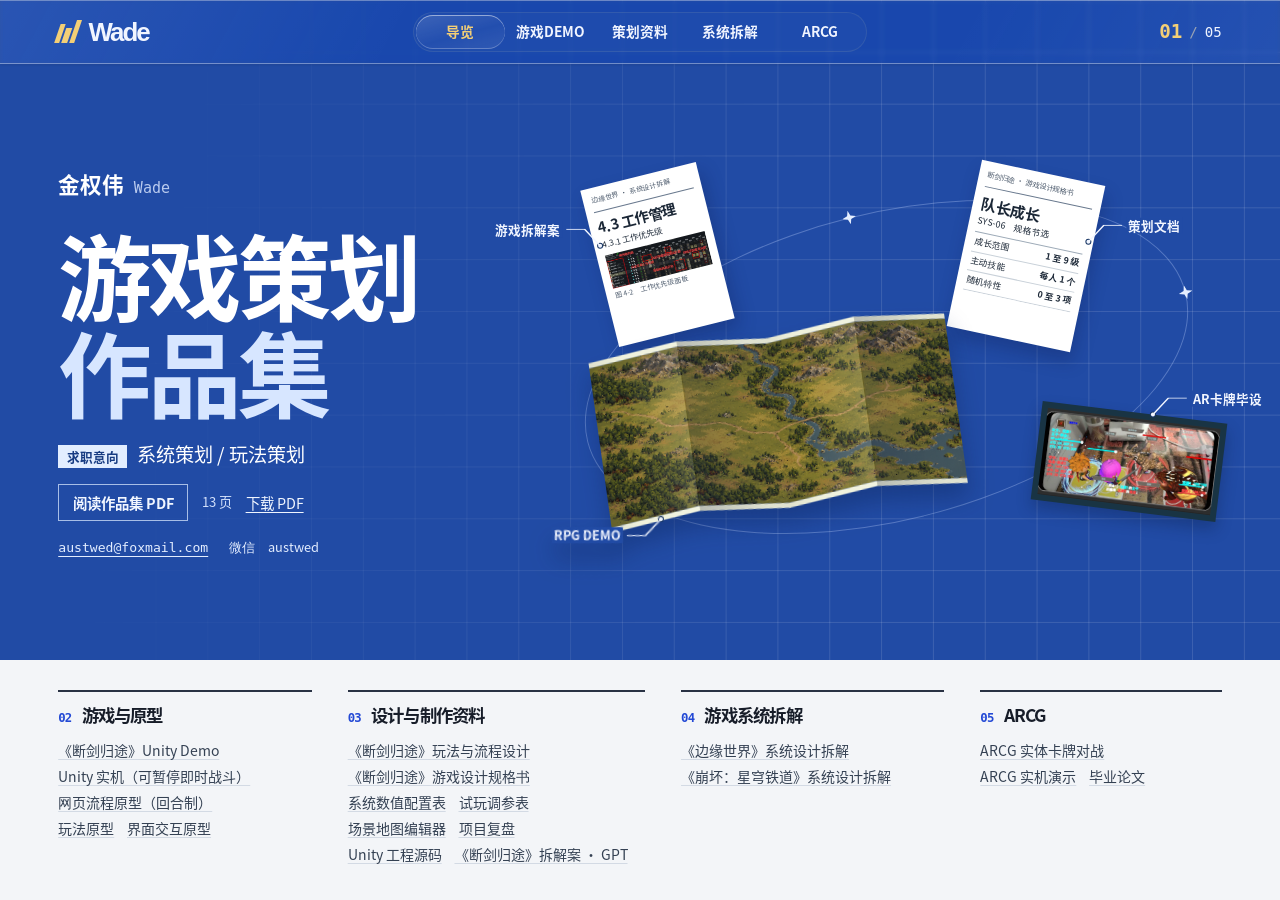
==== index.html @ 4e6f88c2 "Clarify prototype links, workbook columns and retrospective credit" ====
<!doctype html>
<html lang="zh-CN">
<head>
  <meta charset="utf-8">
  <meta name="viewport" content="width=device-width, initial-scale=1, viewport-fit=cover">
  <meta name="theme-color" content="#edf1f6">
  <meta name="description" content="金权伟的游戏策划作品。试玩《断剑归途》，阅读玩法设计、制作规格和两篇商业游戏系统拆解。">
  <title>金权伟 Wade · 游戏策划作品集</title>
  <link rel="icon" href="assets/exhibit/mark.svg" type="image/svg+xml">
  <link rel="stylesheet" href="style.css">
  <script defer src="portfolio.js"></script>
</head>
<body>
<a class="skip" href="#main">跳至作品</a>
<header class="mast">
  <div class="mast-inner">
    <a class="brand" href="#top" aria-label="Wade，返回作品导览"><i class="fold-mark" aria-hidden="true"><i></i><i></i><i></i></i><b>Wade</b></a>
    <nav class="track" aria-label="作品章节">
      <a href="#top" aria-current="location">导览</a><a href="#flagship">游戏DEMO</a><a href="#materials">策划资料</a><a href="#research">系统拆解</a><a href="#arcg">ARCG</a>
    </nav>
    <span class="folio" aria-live="polite"><strong id="folio-index">01</strong><span>/</span>05</span>
  </div>
</header>
<main id="main" tabindex="-1">
  <section class="scene home" id="top" aria-labelledby="home-title">
    <div class="home-poster">
      <div class="poster-inner">
        <div class="signature">
          <p class="byline"><b>金权伟</b><span lang="en">Wade</span></p>
          <h1 id="home-title">游戏策划<br><em>作品集</em></h1>
          <p class="intent"><span>求职意向</span>系统策划 / 玩法策划</p>
          <div class="portfolio-pdf"><a class="pdf-read" href="assets/files/portfolio.pdf" target="_blank" rel="noopener">阅读作品集 PDF</a><span>13 页</span><a class="pdf-download" href="assets/files/portfolio.pdf" download="金权伟_游戏策划作品集.pdf">下载 PDF</a></div>
          <div class="contact"><a href="mailto:austwed@foxmail.com">austwed@foxmail.com</a><span>微信　austwed</span></div>
        </div>
        <div class="exhibit" aria-label="《断剑归途》世界地图、策划文档、拆解内页和 ARCG 实机">
          <div class="registration" aria-hidden="true"><i></i><i></i></div>
          <a class="sheet sample-spec" data-piece="materials" href="#materials"><span class="paper-excerpt"><small>断剑归途 · 游戏设计规格书</small><strong>队长成长</strong><span>SYS-06　规格节选</span><span class="spec-lines"><span>成长范围<b>1 至 9 级</b></span><span>主动技能<b>每人 1 个</b></span><span>随机特性<b>0 至 3 项</b></span></span></span><span class="piece-caption"><b>策划文档</b></span></a>
          <a class="sheet sample-research" data-piece="research" href="#research"><span class="paper-excerpt"><small>边缘世界 · 系统设计拆解</small><strong>4.3 工作管理</strong><span>4.3.1 工作优先级</span><img src="assets/exhibit/work-priorities.webp" alt="拆解原文图 4-2，殖民者工作优先级面板"><small>图 4-2　工作优先级面板</small></span><span class="piece-caption"><b>游戏拆解案</b></span></a>
          <a class="map-piece" data-piece="flagship" href="#flagship">
            <span class="paper-map" role="img" aria-label="《断剑归途》游戏中的山脉、河流与村镇道路"><i></i><i></i><i></i><i></i></span>
            <span class="piece-caption"><b>RPG DEMO</b></span>
          </a>
          <a class="sample-arcg" data-piece="arcg" href="#arcg"><img src="assets/arcg.webp" alt="桌面实体卡上的 AR 战斗"><span class="piece-caption"><b>AR卡牌毕设</b></span></a>
        </div>
      </div>
    </div>
    <div class="inventory wrap" aria-label="完整作品目录">
      <div class="catalog-column" data-group="flagship">
        <h2><a href="#flagship"><span>02</span>游戏与原型</a></h2>
        <ul>
          <li><a href="https://github.com/Austwed/RPGDemo/releases/tag/v0.1.0" target="_blank" rel="noopener">《断剑归途》Unity Demo</a></li>
          <li><a href="https://www.bilibili.com/video/BV1dsyDzPEdx/" target="_blank" rel="noopener">Unity 实机（可暂停即时战斗）</a></li>
          <li><a href="assets/play/birch-camp/index.html" target="_blank" rel="noopener">网页流程原型（回合制）</a></li>
          <li><a href="assets/prototypes/gameplay/index.html" target="_blank" rel="noopener">玩法原型</a><a href="assets/prototypes/interaction/index.html" target="_blank" rel="noopener">界面交互原型</a></li>
        </ul>
      </div>
      <div class="catalog-column" data-group="materials">
        <h2><a href="#materials"><span>03</span>设计与制作资料</a></h2>
        <ul>
          <li><a href="read/brief/index.html" target="_blank" rel="noopener">《断剑归途》<wbr><span class="work-name">玩法与流程设计</span></a></li>
          <li><a href="read/design/index.html" target="_blank" rel="noopener">《断剑归途》<wbr><span class="work-name">游戏设计规格书</span></a></li>
          <li><a href="read/system-table/index.html" target="_blank" rel="noopener">系统数值配置表</a><a href="read/trial-table/index.html" target="_blank" rel="noopener">试玩调参表</a></li>
          <li><a href="assets/tools/map-editor/index.html" target="_blank" rel="noopener">场景地图编辑器</a><a href="read/retrospective/index.html" target="_blank" rel="noopener">项目复盘</a></li>
          <li><a href="https://github.com/Austwed/RPGDemo" target="_blank" rel="noopener">Unity 工程源码</a><a href="read/demo-study/index.html" target="_blank" rel="noopener">《断剑归途》拆解案 · GPT</a></li>
        </ul>
      </div>
      <div class="catalog-column" data-group="research">
        <h2><a href="#research"><span>04</span>游戏系统拆解</a></h2>
        <ul><li><a href="assets/files/rimworld.pdf" target="_blank" rel="noopener">《边缘世界》<wbr><span class="work-name">系统设计拆解</span></a></li><li><a href="assets/files/starrail.pdf" target="_blank" rel="noopener">《崩坏：星穹铁道》<wbr><span class="work-name">系统设计拆解</span></a></li></ul>
      </div>
      <div class="catalog-column" data-group="arcg">
        <h2><a href="#arcg"><span>05</span>ARCG</a></h2>
        <ul>
          <li><a href="assets/documents/arcg-portfolio-case.pdf" target="_blank" rel="noopener">ARCG 实体卡牌对战</a></li>
          <li><a href="https://www.bilibili.com/video/BV1gdEE6pEBU/" target="_blank" rel="noopener">ARCG 实机演示</a><a href="assets/files/thesis.pdf" target="_blank" rel="noopener">毕业论文</a></li>
        </ul>
      </div>
    </div>
  </section>

  <section class="scene flagship" id="flagship" aria-labelledby="game-title">
    <svg class="tactics" viewBox="0 0 600 390" aria-hidden="true"><defs><pattern id="tiles" width="26" height="26" patternUnits="userSpaceOnUse"><path d="M26 0H0V26" fill="none" stroke="currentColor"/></pattern>
      <linearGradient id="grid-fade" x2="0" y2="1" gradientUnits="objectBoundingBox"><stop offset="56%" stop-color="white"/><stop offset="82%" stop-color="white" stop-opacity=".4"/><stop offset="100%" stop-color="white" stop-opacity="0"/></linearGradient>
      <mask id="tactics-fade"><rect width="600" height="390" fill="url(#grid-fade)"/></mask></defs>
      <path fill="url(#tiles)" mask="url(#tactics-fade)" d="M0 0h600v390H0z"/><g fill="none" stroke="currentColor" stroke-width="2"><path class="route" d="M28 207h104l78-78h104l78-78h103"/><path class="route" d="M80 233h104l52-52h104l78-78h77"/><path d="m480 39 16 12-16 12m0 28 16 12-16 12"/></g><g fill="currentColor"><rect x="21" y="200" width="14" height="14"/><rect x="73" y="226" width="14" height="14"/></g></svg>
    <div class="wrap game-spread">
      <article class="game-main">
        <div class="game-preview">
        <p class="eyeline">Unity Demo <span class="rule"></span> Windows / Android</p>
        <h2 id="game-title">断剑归途</h2>
        <p class="lead">带着白桦村的幸存者扎营、募兵，再打通返乡的路。粮田里的士兵也要上战场，出发前就能看到今天会少收多少粮。</p>
        <div class="album" id="unity-album" aria-label="Unity 实机相册">
          <div class="album-stage"><div class="prints"><img src="assets/exhibit/town.webp" alt="Unity 实机，灰岩镇主街"></div></div>
          <div class="album-foot"><span class="frame-count">01 / 06</span><span class="frame-caption">灰岩镇主街</span><div class="album-buttons"><button type="button" data-step="-1" aria-label="Unity 相册上一张">‹</button><button type="button" data-step="1" aria-label="Unity 相册下一张">›</button></div></div>
        </div>
        </div>
        <div class="actions"><a class="action-primary" href="https://www.bilibili.com/video/BV1dsyDzPEdx/" target="_blank" rel="noopener"><i class="play" aria-hidden="true"></i>观看实机</a><a href="https://github.com/Austwed/RPGDemo/releases/download/v0.1.0/RPGDemo-Windows-x64-0e2e657.zip" target="_blank" rel="noopener">下载 Windows 版</a><a href="https://github.com/Austwed/RPGDemo/releases/download/v0.1.0/RPGDemo-Android-arm64-0e2e657.apk" target="_blank" rel="noopener">下载 Android 版</a><a href="https://github.com/Austwed/RPGDemo" target="_blank" rel="noopener">查看源码</a></div>
      </article>
      <article class="game-proto">
        <div class="game-preview">
        <p class="eyeline">Web <span class="rule"></span> 浏览器试玩</p>
        <h3>网页流程原型</h3>
        <p class="lead">把同一套经营与出征设计做成一段回合制战役。在营地派工、编队，再到棋盘上指挥队长。</p>
        <div class="album" id="web-album" aria-label="网页流程原型相册">
          <div class="album-stage"><div class="prints"><img src="assets/exhibit/web-camp.webp" alt="网页流程原型，营地设施与工作岗位"></div></div>
          <div class="album-foot"><span class="frame-count">01 / 03</span><span class="frame-caption">营地经营</span><div class="album-buttons"><button type="button" data-step="-1" aria-label="网页原型相册上一张">‹</button><button type="button" data-step="1" aria-label="网页原型相册下一张">›</button></div></div>
        </div>
        </div>
        <div class="proto-footer"><div class="actions"><a class="action-primary" href="assets/play/birch-camp/index.html" target="_blank" rel="noopener">开始网页试玩</a></div>
        <p class="early">早期版本 <a href="assets/prototypes/gameplay/index.html" target="_blank" rel="noopener">玩法原型</a><a href="assets/prototypes/interaction/index.html" target="_blank" rel="noopener">界面交互原型</a></p></div>
      </article>
    </div>
  </section>

  <section class="scene materials" id="materials" aria-labelledby="docs-title">
    <div class="wrap docs-inner">
      <div class="section-head docs-head"><div><p class="eyeline">断剑归途</p><h2 id="docs-title">设计与制作资料</h2></div><div class="project-reading"><p class="history-link">从早期灰盒到返乡主线<a class="text-link" href="read/retrospective/index.html" target="_blank" rel="noopener">阅读项目复盘</a></p><p class="history-link">GitHub 公开目录<a class="text-link" href="https://github.com/Austwed/RPGDemo/tree/main/%E7%AD%96%E5%88%92/DEMO" target="_blank" rel="noopener">查看 DEMO 策划资料</a></p><p class="history-link">GPT 撰写<a class="text-link" href="read/demo-study/index.html" target="_blank" rel="noopener">阅读《断剑归途》拆解案</a></p></div></div>
      <div class="books">
        <article class="book-entry">
          <a href="read/brief/index.html" class="book-jacket brief-jacket" aria-label="阅读《断剑归途》玩法与流程设计" target="_blank" rel="noopener"><span>断剑归途</span><b>玩法与<br>流程设计</b><i class="route-graphic" aria-hidden="true"></i><small><i>玩法设计　/　</i>6 章</small></a>
          <div class="book-copy"><p class="eyeline">玩法设计 · 6 章</p><h3><a href="read/brief/index.html" target="_blank" rel="noopener">主线分支与场景交互</a></h3><p>从白桦村启程到返乡，沿途看玩家怎样派工、编队，以及在关键节点做选择。</p><a class="text-link" href="read/brief/index.html" target="_blank" rel="noopener">阅读全文</a></div>
        </article>
        <article class="book-entry">
          <a href="read/design/index.html" class="book-jacket spec-jacket" aria-label="阅读《断剑归途》游戏设计规格书" target="_blank" rel="noopener"><span>断剑归途</span><b>游戏设计<br>规格书</b><i class="spec-graphic" aria-hidden="true"></i><small><i>制作规格　/　</i>12 章</small></a>
          <div class="book-copy"><p class="eyeline">制作规格 · 12 章</p><h3><a href="read/design/index.html" target="_blank" rel="noopener">系统规则、数值与验收</a></h3><p>可逐项查数值公式、关卡触发条件、存档写入时机和实机验收标准。</p><div class="inline-links"><a class="text-link" href="read/design/index.html" target="_blank" rel="noopener">阅读全文</a><a class="text-link" download="断剑归途-游戏设计规格书.docx" href="assets/files/design-spec.docx" target="_blank" rel="noopener">下载 Word</a></div></div>
        </article>
      </div>
      <div class="ledger-pair">
        <div class="resource-ledger"><h3>数值配表</h3>
          <div><a href="read/system-table/index.html" target="_blank" rel="noopener">系统数值配置表</a><p>六个配置页签加字段定义，按四个主题在线查阅。</p><small><a href="assets/files/system.xlsx" download="断剑归途-系统数值配置表.xlsx">下载 XLSX</a></small></div>
          <div><a href="read/trial-table/index.html" target="_blank" rel="noopener">试玩调参表</a><p>单页八个配置区，按对象查单位、装备、营地产出和关卡军需。</p><small><a href="assets/files/trial.xlsx" download="断剑归途-试玩调参表.xlsx">下载 XLSX</a></small></div>
        </div>
        <div class="resource-ledger"><h3>工程与工具</h3>
          <div><a href="assets/tools/map-editor/index.html" target="_blank" rel="noopener">场景地图编辑器</a><p>打开七张底图，改地形、部署区和出口。</p><small>Web</small></div>
          <div><a href="https://github.com/Austwed/RPGDemo" target="_blank" rel="noopener">Unity 工程源码</a><p>场景、运行脚本、配置与版本记录。</p><small>GitHub</small></div>
        </div>
      </div>
    </div>
  </section>

  <section class="scene research" id="research" aria-label="游戏系统拆解">
    <div class="shelf wrap"><h2>游戏系统拆解</h2><div class="volumes"><article class="volume bronze"><div class="binding">
        <button type="button" class="lid" aria-expanded="false" aria-controls="rimworld-contents" aria-label="翻开《边缘世界》目录"><span class="edition">系统设计拆解　/　金权伟</span><span class="seal"><img alt="" src="assets/exhibit/rimworld-icon.webp"></span><span class="book-name">边缘世界</span><i lang="en">RimWorld</i><span class="lid-foot">26 页 · PDF <b>翻开目录</b></span></button>
        <div class="contents" id="rimworld-contents" inert><div class="toc-head"><h3>边缘世界 · 目录</h3><button type="button" class="shut">合上</button></div><ol><li><a target="_blank" rel="noopener" href="assets/files/rimworld.pdf#page=3"><span>01</span><strong>游戏信息</strong><small>产品概况</small><b>3</b></a></li><li><a target="_blank" rel="noopener" href="assets/files/rimworld.pdf#page=4"><span>02</span><strong>核心玩法</strong><small>操作与体验</small><b>4</b></a></li><li><a target="_blank" rel="noopener" href="assets/files/rimworld.pdf#page=7"><span>03</span><strong>殖民者系统</strong><small>能力与身心状态</small><b>7</b></a></li><li><a target="_blank" rel="noopener" href="assets/files/rimworld.pdf#page=11"><span>04</span><strong>经营系统</strong><small>工作管理、基地布局</small><b>11</b></a></li><li><a target="_blank" rel="noopener" href="assets/files/rimworld.pdf#page=17"><span>05</span><strong>战斗系统</strong><small>防护与战术部署</small><b>17</b></a></li><li><a target="_blank" rel="noopener" href="assets/files/rimworld.pdf#page=24"><span>06</span><strong>总结</strong><small>局限与扩展</small><b>24</b></a></li></ol><div class="volume-actions"><a class="whole" href="assets/files/rimworld.pdf" target="_blank" rel="noopener">从头开始阅读</a><a class="whole" href="assets/files/rimworld.pdf" download="边缘世界-拆解案.pdf">下载文件</a></div></div></div><p class="volume-note">从殖民者的能力与伤病，读到工作分配、基地布局和袭击防守。</p></article><article class="volume astral"><div class="binding">
        <button type="button" class="lid" aria-expanded="false" aria-controls="starrail-contents" aria-label="翻开《崩坏：星穹铁道》目录"><span class="edition">系统设计拆解　/　金权伟</span><span class="seal"><img alt="" src="assets/exhibit/starrail-icon.webp"></span><span class="book-name">崩坏：<wbr><span style="white-space:nowrap">星穹铁道</span></span><i lang="en">Honkai: Star Rail</i><span class="lid-foot">36 页 · PDF <b>翻开目录</b></span></button>
        <div class="contents" id="starrail-contents" inert><div class="toc-head"><h3>崩坏：星穹铁道 · 目录</h3><button type="button" class="shut">合上</button></div><ol><li><a target="_blank" rel="noopener" href="assets/files/starrail.pdf#page=3"><span>01</span><strong>游戏概述</strong><small>定位与循环</small><b>3</b></a></li><li><a target="_blank" rel="noopener" href="assets/files/starrail.pdf#page=5"><span>02</span><strong>角色与养成系统</strong><small>遗器与资源</small><b>5</b></a></li><li><a target="_blank" rel="noopener" href="assets/files/starrail.pdf#page=11"><span>03</span><strong>战斗与关卡系统</strong><small>配队与挑战</small><b>11</b></a></li><li><a target="_blank" rel="noopener" href="assets/files/starrail.pdf#page=20"><span>04</span><strong>商业化系统</strong><small>货币与跃迁</small><b>20</b></a></li><li><a target="_blank" rel="noopener" href="assets/files/starrail.pdf#page=27"><span>05</span><strong>运营系统</strong><small>版本与日常</small><b>27</b></a></li><li><a target="_blank" rel="noopener" href="assets/files/starrail.pdf#page=34"><span>06</span><strong>剧情与叙事系统</strong><small>角色与剧情</small><b>34</b></a></li><li><a target="_blank" rel="noopener" href="assets/files/starrail.pdf#page=35"><span>07</span><strong>系统联动与设计总结</strong><small>设计总结</small><b>35</b></a></li></ol><div class="volume-actions"><a class="whole" href="assets/files/starrail.pdf" target="_blank" rel="noopener">从头开始阅读</a><a class="whole" href="assets/files/starrail.pdf" download="崩坏：星穹铁道-拆解案.pdf">下载文件</a></div></div></div><p class="volume-note">沿角色获取、组队和高难挑战，追踪养成投入、商业化与版本运营。</p></article></div></div></section>
  <section id="arcg" class="scene ar-show" aria-labelledby="ar-title"><div class="ar-layout wrap"><div class="ar-text"><p class="eyeline">本科毕业设计　/　Unity · Vuforia</p><h2 id="ar-title">ARCG</h2><h3>实体卡牌对战</h3><p>把角色卡放到桌上，镜头里就多了一名战斗角色。图鉴保存卡牌等级和归属，移走环境卡，场上的持续效果也随之解除。</p><div class="inline-links"><a href="assets/documents/arcg-portfolio-case.pdf" target="_blank" rel="noopener">两页项目案例</a><a href="assets/files/thesis.pdf" target="_blank" rel="noopener">阅读毕业论文</a></div></div><a class="ar-monitor" href="https://www.bilibili.com/video/BV1gdEE6pEBU/" target="_blank" rel="noopener"><img src="assets/arcg.webp" alt="实体卡牌上显示角色与对战状态"><span><i class="play"></i> 观看B站实机演示视频</span></a><a class="catalog-photo" href="assets/documents/arcg-portfolio-case.pdf#page=2" target="_blank" rel="noopener"><img src="assets/exhibit/arcg-catalog.webp" alt="ARCG 图鉴实机，角色卡列表、模型和解锁费用"><span>角色卡图鉴</span></a><div class="catalog-story"><h3>卡牌图鉴与养成</h3><p><span>图鉴按角色、道具和环境分组，选中卡牌即可查看模型、等级和养成费用。</span><span>玩家可以在图鉴里分配角色卡，识卡入场时会核对归属。</span></p><a class="text-link" href="assets/documents/arcg-portfolio-case.pdf#page=2" target="_blank" rel="noopener">查看图鉴设计</a></div></div></section>
</main>
</body>
</html>
---- style.css ----
@font-face{font-family:Archive;src:url("assets/fonts/body.woff") format("woff");font-weight:400;font-display:swap}
@font-face{font-family:Archive;src:url("assets/fonts/bold.woff") format("woff");font-weight:650 900;font-display:swap}
:root {
  --paper:#f3f5f8; --ink:#171d29; --muted:#566274; --line:#c4ccd8;
  --blue:#2349d5; --poster:#214ba5; --poster-line:#ffffff20; --ice:#d7e6ff;
  --bar:65px; --gutter:clamp(1.25rem,4.55vw,5.8rem); --limit:1640px;
  --ease:cubic-bezier(.21,.78,.23,1); --mono:"IBM Plex Mono","Cascadia Mono",Consolas,monospace;
  --sans:Inter,"Noto Sans SC","PingFang SC","Microsoft YaHei",Archive,sans-serif;
  font-family:var(--sans); color:var(--ink); background:var(--paper); font-size:100%;
}
*{box-sizing:border-box}
html{scroll-padding-top:var(--bar);-webkit-text-size-adjust:100%}
body,h1,h2,h3,p,figure,ul{margin:0}
body{line-height:1.55;overflow-wrap:break-word}
a{color:inherit;text-decoration:none}
a:focus-visible,button:focus-visible{outline:3px solid #e5962c;outline-offset:4px}
button{font:inherit;color:inherit;cursor:pointer}
img{display:block;max-width:100%}
.wrap,.poster-inner,.mast-inner{width:min(100%,var(--limit));margin-inline:auto;padding-inline:var(--gutter)}
.skip{position:fixed;z-index:100;left:1rem;top:-8rem;background:white;color:#111;padding:.7rem}
.skip:focus{top:.5rem}
.mast{position:sticky;top:0;z-index:20;background:#f5f7fa;border-bottom:1px solid var(--line)}
.mast-inner{min-height:64px;display:grid;align-items:center;grid-template-columns:1fr auto 1fr;gap:1.6rem}
.brand,.fold-mark,.track,.folio,.byline,.contact,.eyeline,.actions,.inline-links,.album-foot,.album-buttons,.study-edition,.study-foot{display:flex;align-items:center}
.brand{justify-self:start;gap:.62rem;line-height:1}
.brand b{font:750 1.62rem/.95 "Instrument Sans",Arial,sans-serif;letter-spacing:-.075em}
.fold-mark{transform:skew(-19deg);gap:2px;height:1.35rem;align-items:flex-end}
.fold-mark i{width:.34rem;height:1.16rem;background:var(--blue)}
.fold-mark i:nth-child(2){height:.9rem}.fold-mark i:nth-child(3){height:1.42rem}
.track{align-self:stretch;gap:.25rem;min-width:0}
.track a{position:relative;min-width:5.25rem;padding:.15rem .5rem 0;display:grid;place-items:center;color:#586273;font-size:.86rem;font-weight:650}
.track a:after{content:"";position:absolute;inset:auto 0 0;height:3px;background:#dbe1e9}
.track a[aria-current],.track a:hover{color:var(--blue)}
.track a[aria-current]:after{background:var(--blue)}
.folio{justify-self:end;gap:.5em;font:500 .88rem/1 var(--mono);color:#526074;white-space:nowrap}
.folio strong{color:var(--blue);font-size:1.2rem}.folio span{color:#9aa4b4}
.scene{position:relative;isolation:isolate;background:var(--paper);display:flex;flex-direction:column;justify-content:center;min-height:calc(100svh - var(--bar))}
html.cover,html.cover body{overflow:hidden;overscroll-behavior:none}
.cover main{height:calc(100dvh - var(--bar));position:relative;overflow:hidden;isolation:isolate}
.cover .scene{position:absolute;inset:0;min-height:0;visibility:hidden;pointer-events:none}
.cover .scene.is-current,.cover .scene.in-motion{visibility:visible}
.cover .scene.is-current{pointer-events:auto}
.home{justify-content:flex-start;--poster-grid:clamp(32px,4.05vw,70px)}
.home-poster{background:var(--poster);color:white;position:relative;flex:1;display:grid;align-content:center;isolation:isolate}
.home-poster:before{content:"";position:absolute;inset:0;z-index:-1;background-image:linear-gradient(var(--poster-line) 1px,transparent 1px),linear-gradient(90deg,var(--poster-line) 1px,transparent 1px);background-size:var(--poster-grid) var(--poster-grid);mask-image:linear-gradient(100deg,transparent 12%,#000 67%)}
.poster-inner{display:grid;grid-template-columns:43% 57%;align-items:center;padding-block:clamp(1.35rem,4.3vh,3.4rem)}
.signature{position:relative;z-index:2}
.byline{gap:.95rem;color:#dce8ff;font-size:.94rem}
.byline b{color:white;font-size:1.1rem}.byline span{border-left:1px solid #a7bbdf;padding-left:.95rem}
h1{font-size:clamp(3.9rem,min(7.5vw,10.4vh),7.4rem);line-height:1.04;font-weight:790;letter-spacing:-.045em;margin:.26em 0 .22em}
h1 em{font:inherit;color:var(--ice)}
.personal{max-width:28em;font-size:clamp(.94rem,1.12vw,1.08rem);line-height:1.7;color:#edf3ff;text-wrap:pretty}
.contact{gap:1.3rem;flex-wrap:wrap;margin-top:1rem;font-size:.8rem;color:#e3edff}
.contact a{font:500 .82rem var(--mono);text-decoration:underline;text-underline-offset:4px}
.exhibit{width:100%;height:clamp(265px,36vh,440px);position:relative;isolation:isolate;user-select:none}
.registration{position:absolute;inset:4% 4% 1% 3%;border:1px solid #c5d7ff52;border-radius:50%;transform:rotate(-14deg);pointer-events:none}
.registration:after,.registration:before{content:"+";position:absolute;font:400 1.45rem/1 var(--mono);color:#c7d9ff;transform:rotate(14deg)}
.registration:after{right:5%;top:13%}.registration:before{bottom:8%;left:12%}
.exhibit figure{position:absolute;transition:translate .32s var(--ease),filter .32s var(--ease)}
.map-piece{width:70%;left:9%;top:22%;transform:rotate(-8deg);z-index:4;filter:drop-shadow(0 15px 12px #071b4a55)}
.paper-map{display:flex;aspect-ratio:2.1;background:transparent;align-items:stretch}
.paper-map i{width:25.1%;border-block:5px solid #eff1dc;background:url("assets/exhibit/world-map.png") 0 / 400% 100% no-repeat;transform:skewY(-6deg);position:relative}
.paper-map i:nth-child(2){background-position:33.333% 0;transform:skewY(6deg)}
.paper-map i:nth-child(3){background-position:66.667% 0}
.paper-map i:nth-child(4){background-position:100% 0;transform:skewY(6deg)}
.paper-map i:after{content:"";position:absolute;inset:-5px 0;background:linear-gradient(90deg,#0001,transparent 35%,#fff2)}
.paper-map i:nth-child(even):after{background:linear-gradient(90deg,#18213d40,#17213612 76%);border-left:1px solid #0002}
.map-piece figcaption,.sample-horse figcaption{position:absolute;font-size:.73rem;font-weight:700;white-space:nowrap;line-height:1.5}
.map-piece figcaption{right:5%;bottom:-.85rem;background:#f7f8f1;color:#243343;padding:.12rem .65rem;box-shadow:2px 3px 0 #18325f38}
.map-piece figcaption span{margin-inline:.24rem;color:#728199}
.sheet{background:white;padding:.52rem .52rem 1.4rem;box-shadow:4px 10px 17px #0c164942;width:24%;aspect-ratio:.74;overflow:hidden}
.sheet img{height:100%;width:100%;object-fit:cover;object-position:center top}
.sheet figcaption{position:absolute;bottom:.22rem;left:.55rem;font-size:.65rem;font-weight:700;color:#374254}
.sample-spec{right:3%;top:1%;transform:rotate(12deg);z-index:1}
.sample-research{left:2%;top:11%;transform:rotate(-14deg);z-index:2}
.sample-horse{z-index:5;right:2%;bottom:2%;width:19%;filter:drop-shadow(2px 6px 0 #10235345)}
.sample-horse img{height:clamp(62px,9vh,113px);width:auto;image-rendering:pixelated;margin:auto}
.sample-horse figcaption{position:static;text-align:center;color:#e1ecff;margin-top:.28rem}
.exhibit [data-front]{z-index:8;translate:0 -8px;filter:drop-shadow(0 10px 14px #101b4e66)}
.inventory{flex:none;display:grid;grid-template-columns:1.04fr 1.22fr 1.08fr .99fr;gap:clamp(1rem,2.8vw,3.5rem);padding-top:clamp(1.15rem,3.3vh,2.35rem);padding-bottom:clamp(1.35rem,3.6vh,2.8rem)}
.catalog-column{min-width:0;border-top:2px solid #293244;padding-top:.67rem}
.catalog-column h2{font-size:clamp(1rem,1.36vw,1.35rem);letter-spacing:-.045em;margin-bottom:.55rem}
.catalog-column h2 a{display:inline-flex;gap:.63rem;align-items:baseline}
.catalog-column h2 span{font:600 .77rem var(--mono);color:var(--blue)}
.catalog-column ul{padding:0;list-style:none}
.catalog-column li{display:flex;align-items:baseline;flex-wrap:wrap;gap:0 .8rem;font-size:clamp(.81rem,1vw,1rem);line-height:1.85}
.catalog-column li a{color:#344153;text-decoration:underline;text-decoration-color:#a3b1c566;text-underline-offset:3px;text-decoration-thickness:1px}
.catalog-column .work-name{white-space:nowrap}
.catalog-column a:hover,.book-copy h3 a:hover,.resource-ledger a:hover{color:var(--blue);text-decoration:underline;text-underline-offset:.23em}
.eyeline{gap:.62rem;font-size:.84rem;font-weight:650;letter-spacing:.025em}
.rule{height:1px;background:currentColor;width:1.7rem;opacity:.55}
.section-head{display:flex;align-items:baseline;justify-content:space-between}
.section-head h2,.game-main h2{font-weight:800;letter-spacing:-.065em;line-height:1.12}
.section-head h2{font-size:clamp(2.45rem,4.4vw,5rem)}
.section-head .eyeline{color:var(--blue);margin-bottom:.45rem}
.flagship{background:#131b24;color:#f5f7fb}
.game-spread{display:grid;grid-template-columns:minmax(0,1.84fr) minmax(0,1fr);gap:clamp(1.8rem,5vw,6rem);align-items:end;padding-block:clamp(1.1rem,3.75vh,3.1rem)}
.game-main,.game-proto{min-width:0}
.game-main h2{font-size:clamp(2.8rem,min(5vw,8vh),5.9rem);margin:.12em 0}
.flagship .eyeline{color:#b2c4e5;font:550 .84rem var(--sans)}
.lead{font-size:clamp(.93rem,1.12vw,1.1rem);line-height:1.65;color:#d6dfeb;max-width:45em;text-wrap:pretty}
.game-proto{border-left:1px solid #4c5766;padding-left:clamp(1.15rem,2.5vw,2.75rem)}
.game-proto h3{font-size:clamp(1.65rem,2.6vw,3rem);letter-spacing:-.055em;margin:.19em 0}
.game-proto .lead{font-size:clamp(.91rem,1.04vw,1.02rem)}
.album{margin:clamp(.85rem,2.3vh,1.8rem) 0 .75rem}
.album-stage{padding:5px 9px 5px 1px;touch-action:pan-y pinch-zoom;user-select:none}
.prints{position:relative;aspect-ratio:16/9;isolation:isolate;background:#27313c;box-shadow:0 8px 20px #05080f55}
.game-main .album{max-width:min(100%,calc((100svh - 315px)*1.7778))}
.prints img{width:100%;height:100%;object-fit:contain;position:absolute;inset:0;background:#101720;border:1px solid #c9d1d6;pointer-events:none}
.cover .scene{touch-action:pan-x pinch-zoom}
.album-foot{gap:.65rem;min-height:40px;color:#d4deec}
.frame-count{font:.78rem var(--mono);color:#acc6ff;white-space:nowrap}
.frame-caption{font-size:.85rem}
.album-buttons{gap:.25rem;margin-left:auto}
.album-buttons button{border:1px solid #687585;background:transparent;color:white;width:2.15rem;height:1.8rem;display:grid;place-content:center;font:400 1.35rem/1 Arial,sans-serif}
.album-buttons button:hover{background:#cedcf8;color:#152039;border-color:#cedcf8}
.actions,.inline-links{flex-wrap:wrap;gap:.55rem 1.1rem}
.actions a,.inline-links a,.text-link,.early a,.read-link{font-weight:650;text-decoration:underline;text-decoration-thickness:1px;text-underline-offset:.27em}
.actions a{font-size:.9rem;color:#d6e5ff}
.actions .action-primary{background:#e1eaff;border:1px solid #e1eaff;color:#182c58;padding:.48rem .95rem;display:inline-flex;align-items:center;gap:.55rem;text-decoration:none}
.actions a:hover,.early a:hover{color:white}.actions .action-primary:hover{background:white;color:#123089}
.play{display:inline-block;width:0;height:0;border-left:.5rem solid currentColor;border-block:.34rem solid transparent}
.early{font-size:.8rem;color:#b8c4d5;display:flex;flex-wrap:wrap;gap:.45rem .85rem;margin-top:.85rem}.early a{color:#d9e5ff}
.materials{background:#f1f4f8}
.docs-inner,.extras-inner{padding-block:clamp(1.5rem,4.5vh,3.8rem)}
.books{display:grid;grid-template-columns:1fr 1fr;gap:4%;margin-top:clamp(1.25rem,3vh,2.6rem);padding:clamp(1rem,3vh,2.3rem) 0;border-block:1px solid #a0acbc}
.book-entry{display:grid;grid-template-columns:minmax(100px,.72fr) minmax(0,1.35fr);align-items:center;gap:clamp(1rem,2.2vw,2.5rem)}
.book-jacket{display:flex;flex-direction:column;align-items:flex-start;justify-content:flex-start;position:relative;width:100%;max-width:200px;aspect-ratio:.78;padding:8% 8% 8% 12%;margin-left:2px;isolation:isolate;box-shadow:2px 0 #b5bec8,4px 0 #edf0f5,5px 1px #8f9aa9,7px 9px 12px #111d3729;overflow:hidden;transition:translate .2s var(--ease)}
.book-jacket:before{position:absolute;content:"";top:0;bottom:0;left:4%;width:1px;background:#ffffff50}
.book-jacket:hover{translate:0 -3px}
.book-jacket span,.book-jacket small{font-size:clamp(.64rem,.84vw,.82rem);line-height:1.4}
.book-jacket b{font-size:clamp(1.1rem,1.95vw,2.05rem);line-height:1.12;letter-spacing:-.07em;margin-top:12%}
.book-jacket small{margin-top:auto}
.book-jacket small i{font-style:normal}
.brief-jacket{background:#234fba;color:white}
.spec-jacket{background:#dbe3f0;color:#18294f}
.spec-jacket:before{background:#20366545}
.route-graphic,.spec-graphic{position:absolute;z-index:-1;inset:43% -23% 17% 4%;transform:skewY(-15deg)}
.route-graphic{background:repeating-linear-gradient(0deg,transparent 0 9%,#a3c2ff98 9% 11%,transparent 11% 15%);clip-path:polygon(0 75%,33% 14%,51% 43%,74% 0,100% 39%,100% 84%,75% 43%,55% 92%,34% 62%,5% 100%)}
.spec-graphic{inset:42% -9% 20% 21%;background-image:linear-gradient(#375a9138 1px,transparent 1px),linear-gradient(90deg,#375a9138 1px,transparent 1px);background-size:14px 14px;outline:1px solid #375a9170;box-shadow:5px 6px #dbe3f0,6px 7px #526f98,11px 12px #dbe3f0,12px 13px #526f98}
.book-copy .eyeline{color:#54627a;font-size:.79rem}
.book-copy h3,.extras-spread h3{font-size:clamp(1.35rem,2.1vw,2.35rem);line-height:1.25;letter-spacing:-.045em;margin:.5rem 0}
.book-copy>p:not(.eyeline),.extras-spread article>p:not(.eyeline){color:#495568;line-height:1.75;font-size:clamp(.92rem,1.08vw,1.08rem);text-wrap:pretty}
.book-copy .inline-links,.book-copy>.text-link{margin-top:1rem}
.text-link{color:var(--blue);display:inline-block;font-size:.9rem}
.text-link:hover,.read-link:hover{text-decoration-thickness:2px}
.docs-head{align-items:end;gap:1rem}
.history-link{display:flex;align-items:baseline;gap:.8rem;font-size:.84rem;color:var(--muted)}
.ledger-pair{display:grid;grid-template-columns:1fr 1fr;gap:0 4%;margin-top:clamp(.9rem,2.5vh,1.8rem)}
.resource-ledger h3{font-size:.85rem;color:#52637d;margin-bottom:.1rem}
.resource-ledger>div{display:grid;grid-template-columns:auto 1fr auto;align-items:baseline;gap:.8rem;padding:.85rem 0;border-bottom:1px solid #c6ced9}
.resource-ledger a{font-size:.95rem;font-weight:700;white-space:nowrap;color:#1d3575;text-decoration:underline;text-decoration-color:#7e97c0;text-underline-offset:.27em}
.resource-ledger p{color:#556174;font-size:.85rem;line-height:1.55}
.resource-ledger small{color:#566478;font:.73rem var(--mono)}
.research{background:linear-gradient(90deg,#dce6fa 50%,#202b48 50%)}
.research-spread{display:grid;grid-template-columns:1fr 1fr;min-height:calc(100svh - var(--bar));padding-inline:0}
.study{padding:clamp(1.8rem,5.2vh,4rem) clamp(1.5rem,4.55vw,5.8rem);display:flex;flex-direction:column;position:relative;min-width:0}
.rim{color:#142d67;background:#dce6fa}
.rail{background:#202b48;color:#edf3ff}
.study-edition{justify-content:space-between;gap:.8rem;border-top:2px solid currentColor;padding-top:.7rem;font-size:.83rem;font-weight:600}
.study-edition span+span{font-weight:400;opacity:.85}
.study-name{margin:auto 0 clamp(1.2rem,3.8vh,3rem);padding-top:clamp(2rem,6vh,6rem)}
.study-name p{font:500 clamp(1.05rem,1.5vw,1.75rem)/1.2 Georgia,serif;font-style:italic;margin-bottom:1.05rem}
.study-name h2{font-family:"Noto Serif SC","Songti SC","STSong","SimSun",serif;font-size:clamp(3.25rem,min(6.65vw,11vh),7rem);line-height:1.1;letter-spacing:-.07em;font-weight:700;min-height:2.2em}
.rim .study-name h2{max-width:2.15em}
.rail .study-name h2 .nowrap{display:block;white-space:nowrap}
.punct{font-size:.7em}
.study-copy{max-width:31em;font-size:clamp(1rem,1.25vw,1.3rem);line-height:1.85;text-wrap:pretty;min-height:5.55em}
.study-foot{justify-content:space-between;align-items:baseline;margin-top:clamp(1.5rem,7.2vh,6.5rem);padding-top:1rem;border-top:1px solid currentColor}
.study-foot>span{font:.86rem var(--mono)}
.study-foot b{font-weight:500;font-size:1.24rem}.study-foot i{margin:0 .35rem;opacity:.6}
.read-link{font-size:1.02rem}
.extras{background:#e8edf2}
.extras-spread{display:grid;grid-template-columns:1.3fr 1fr;gap:clamp(2rem,6.4vw,7rem);margin-top:clamp(1.3rem,3.4vh,3.5rem);align-items:start}
.arcg-picture,.sprite-proof{height:clamp(175px,29vh,338px);position:relative;display:grid;place-items:center;overflow:hidden;margin-bottom:1.25rem}
.arcg-picture{background:#172334;padding:.75rem;grid-template: minmax(0,1fr) / minmax(0,1fr)}
.arcg-picture img{min-height:0;min-width:0;height:100%;width:100%;object-fit:contain}
.arcg-picture span{position:absolute;bottom:.7rem;right:.7rem;display:flex;align-items:center;gap:.42rem;color:white;background:#14213a;padding:.3rem .65rem;font-size:.82rem}
.sprite-proof{background-color:#cfdbec;background-image:linear-gradient(#637fa532 1px,transparent 1px),linear-gradient(90deg,#637fa532 1px,transparent 1px);background-size:28px 28px;border-bottom:1px solid #9aaec8}
.sprite-proof img{width:87%;max-height:78%;object-fit:contain;image-rendering:pixelated}
.sprite-proof figcaption{position:absolute;inset:auto 6.5% .55rem;display:grid;grid-template-columns:repeat(3,1fr);text-align:center;color:#344664;font:500 .73rem var(--mono)}
.extras-spread .eyeline{color:#435878;font-size:.82rem}
.extras-spread .inline-links,.sprite-work>.text-link{margin-top:.9rem}
@media (min-width:1680px){.home-poster .poster-inner{grid-template-columns:44% 56%}.game-proto{margin-bottom:1rem}}
@media (max-height:830px) and (min-width:960px){
  .game-spread{padding-block:1rem}.game-main h2{font-size:clamp(2.65rem,6.9vh,3.8rem)}
  .album{margin-top:.78rem;margin-bottom:.5rem}
  .game-main .album{max-width:min(100%,calc((100svh - 372px)*1.7778))}
}
@media (max-height:740px) and (min-width:960px){
  .mast-inner{min-height:54px}.poster-inner{padding-block:1.25rem}.inventory{padding-block:1rem 1.2rem}
  .game-spread,.docs-inner,.extras-inner{padding-block:1.15rem}.resource-ledger>div{padding:.55rem 0}
  .book-jacket{max-width:150px}.books{padding-block:1rem}.contact{margin-top:.6rem}
}
@media (max-width:1100px){
  .track a{min-width:4.3rem}.inventory{gap:1rem}
  .resource-ledger>div{grid-template-columns:1fr auto;row-gap:.18rem}.resource-ledger p{grid-area:2 / 1 / auto / -1}
  .exhibit{height:clamp(235px,31vw,315px)}.game-spread{gap:1.45rem}.game-proto{padding-left:1.1rem}
}
@media (max-width:959px){
  :root{--bar:61px;--gutter:clamp(1.2rem,4.6vw,2.8rem)}
  .scene{min-height:0}.mast-inner{min-height:60px;gap:1rem}.track a{min-width:3.7rem}
  .poster-inner{padding-block:2.6rem}.signature h1{font-size:clamp(3.35rem,8vw,4.8rem)}
  .inventory{grid-template-columns:repeat(2,minmax(0,1fr));padding-block:1.6rem 2.2rem;gap:1.4rem 2rem}
  .catalog-column li{font-size:.94rem}.catalog-column h2{font-size:1.15rem}
  .game-spread,.docs-inner,.extras-inner{padding-block:2.6rem}.game-spread{grid-template-columns:minmax(0,1.5fr) minmax(0,1fr);align-items:center}
  .game-main .album{max-width:none}.book-entry{grid-template-columns:.68fr 1fr;gap:.8rem}
  .research-spread{min-height:0}.study{padding-block:2.7rem}.study-name{margin:2.8rem 0 1.5rem;padding:0}.study-name h2{font-size:clamp(2.85rem,6.75vw,4.7rem)}.study-foot{margin-top:2rem}
  .arcg-picture,.sprite-proof{height:clamp(158px,22vw,220px)}
}
@media (max-width:660px){
  :root{--bar:77px}
  .mast-inner{grid-template-columns:1fr auto;gap:0;min-height:0;padding-top:.55rem}
  .brand b{font-size:1.25rem}.fold-mark{scale:.76;transform-origin:left center;margin-right:-.28rem}
  .folio{grid-area:1/2;font-size:.75rem}.folio strong{font-size:1rem}
  .track{grid-area:2/1/3/-1;justify-content:space-between;gap:3px;margin-top:.23rem}
  .track a{flex:1;min-width:0;white-space:nowrap;padding:.34rem 0 .49rem;font-size:.8rem}
  .track a:after{height:2px}.poster-inner{display:grid;grid-template-columns:1.02fr 1fr;gap:0 .2rem;padding-block:1.4rem 1.45rem}
  .signature{display:contents}.byline{grid-area:1/1/2/-1;font-size:.8rem;gap:.65rem}.byline b{font-size:.96rem}.byline span{padding-left:.65rem}
  .signature h1{grid-area:2/1;font-size:clamp(2.65rem,10vw,4.2rem);margin:.35em 0;letter-spacing:-.07em}
  .personal{grid-area:3/1/4/-1;font-size:.91rem;max-width:34em}.contact{grid-area:4/1/5/-1;gap:.4rem 1rem;font-size:.77rem;margin-top:.72rem}.contact a{font-size:.77rem}
  .exhibit{grid-area:2/2;height:clamp(120px,32vw,180px)}.map-piece{width:83%;left:0;top:32%}
  .sheet{width:32%;padding:3px 3px 7px}.sheet figcaption,.sample-horse figcaption,.map-piece figcaption{display:none}
  .sample-spec{right:2%;top:14%}.sample-research{top:24%}.sample-horse{right:0;bottom:4%}.sample-horse img{height:36px}
  .paper-map i{border-width:2px}.registration{inset:16% 0 8% 0}.registration:after,.registration:before{font-size:.8rem}
  .inventory{gap:1.2rem 1rem;padding-block:1.45rem 2rem}
  .catalog-column{border-top-width:1px;padding-top:.45rem}
  .catalog-column h2{font-size:1rem;margin-bottom:.4rem}
  .catalog-column h2 a{gap:.35rem}.catalog-column h2 span{font-size:.7rem}
  .catalog-column li{font-size:.84rem;line-height:1.62;gap:0 .55rem}
  .catalog-column li a{padding:.14rem 0}
  .game-spread,.extras-spread{grid-template-columns:1fr;gap:2.2rem}
  .game-spread,.docs-inner,.extras-inner{padding-block:2rem}
  .game-proto{border-left:0;border-top:1px solid #516071;padding:1.45rem 0 0}
  .game-main h2{font-size:2.8rem}.game-proto h3{font-size:1.85rem}
  .lead,.game-proto .lead{font-size:1rem;line-height:1.7}
  .album{margin:1.05rem 0 .7rem}.game-proto .album{width:85%;min-width:min(100%,245px)}
  .album-buttons button{width:2.4rem;height:2.4rem}.actions a{font-size:.87rem}.actions{gap:.65rem 1rem}
  .books{grid-template-columns:1fr;gap:1.3rem;padding-block:1.25rem}.book-entry{grid-template-columns:minmax(85px,.55fr) minmax(0,1.2fr);gap:1.35rem}
  .book-jacket{max-width:155px}.book-jacket b{font-size:clamp(1.05rem,4.5vw,1.75rem)}.book-jacket small{font-size:.68rem}
  .book-jacket small i{display:none}
  .book-copy h3{font-size:1.35rem}.book-copy>p:not(.eyeline){font-size:.95rem}
  .docs-head{display:block}.history-link{margin-top:.7rem}
  .ledger-pair{grid-template-columns:1fr;gap:1.15rem}.resource-ledger>div{padding:.68rem 0}
  .research{background:#dce6fa}.research-spread{grid-template-columns:1fr}
  .study{padding:1.8rem var(--gutter) 2.1rem}.study-name{margin:1.7rem 0 1rem}
  .study-name h2{font-size:clamp(2.1rem,9.5vw,3.65rem);min-height:0}
  .rim .study-name h2{max-width:none}.rail .study-name h2 .nowrap{display:inline}
  .study-name p{font-size:1rem;margin-bottom:.55rem}.study-copy{min-height:0;font-size:1rem}.study-foot{margin-top:1.4rem}
  .extras-spread{margin-top:1.25rem;gap:1.85rem}.arcg-picture,.sprite-proof{height:auto;aspect-ratio:2.1;margin-bottom:.85rem}.arcg-picture{padding:.7rem}
  .sprite-proof{aspect-ratio:2.65}.extras-spread h3{font-size:1.5rem}
}
@media (max-width:350px){
  .catalog-column li{font-size:.8rem}.catalog-column h2{font-size:.92rem}.book-entry{gap:.85rem}.early{gap:.45rem .6rem}
}
@media (prefers-reduced-motion:reduce){
  *,*:before,*:after{scroll-behavior:auto!important;transition:none!important;animation:none!important}
}
@media print{
  .mast,.skip,.album-buttons{display:none}.scene,.cover .scene{position:relative!important;visibility:visible!important;inset:auto;break-before:page;min-height:0}
  html.cover,html.cover body,.cover main{height:auto;overflow:visible}.poster-inner,.wrap{padding:1rem}
}
/* The chapter colour continues through the navigation during a cover turn. */
.mast{--nav-fg:#1b304e;--nav-accent:#244ac0;--nav-bg:#edf2fa;background:var(--nav-bg);color:var(--nav-fg);transition:background-color .48s,color .48s}
.mast[data-theme=top]{--nav-bg:#193e8d;--nav-fg:#f1f5ff;--nav-accent:#d2e4ff}
.mast[data-theme=flagship]{--nav-bg:#131d27;--nav-fg:#eff5f7;--nav-accent:#a7ded7}
.mast[data-theme=research]{--nav-bg:#302e32;--nav-fg:#faf4e5;--nav-accent:#e2c48b}
.mast[data-theme=arcg]{--nav-bg:#182d36;--nav-fg:#e9f6f4;--nav-accent:#a9dfcf}
.mast .folio,.mast .track a{color:var(--nav-fg)}
.mast .folio strong,.mast .track a[aria-current],.mast .track a:hover{color:var(--nav-accent)}
.mast .fold-mark i,.track a[aria-current]:after{background:var(--nav-accent)}
.track a:not([aria-current]):after{background:currentColor;opacity:.18}
.track a:before{content:"";position:absolute;inset:auto 0 0;height:3px;background:var(--nav-accent);transform:scaleX(0);transform-origin:left;z-index:1}
.track a.dwelling:before{transform:scaleX(1);transition:transform .3s linear}
.exhibit [data-piece]{position:absolute;display:block;transition:translate .35s var(--ease),scale .35s var(--ease),filter .35s}
.exhibit [data-front]{scale:1.055;translate:0 -6px}
.exhibit [data-front]:hover{animation:suspended 2.5s ease-in-out infinite alternate}
@keyframes suspended{from{translate:0 -5px}to{translate:0 -12px}}
.catalog-column{transition:border-color .22s}
.catalog-column[data-lit]{border-color:var(--blue)}
.catalog-column[data-lit] h2 a{color:var(--blue);text-decoration:underline;text-underline-offset:.25em}
.exhibit .map-piece{width:54%;left:6%;top:41%}
.exhibit .sample-spec{width:19%;right:20%;top:-9%}
.exhibit .sample-research{width:18%;left:6%;top:-8%}
.exhibit .sample-arcg{width:28%;right:0;bottom:4%;background:#193444;color:#f6ffff;padding:6px;transform:rotate(7deg);box-shadow:1px 8px 15px #0b17394a}
.piece-caption{display:block;font-size:.73rem;font-weight:650}
.sheet .piece-caption{position:absolute;bottom:.15rem;left:.5rem;color:#283344}
.map-piece .piece-caption{width:max-content;margin:.45rem 0 0 auto;background:#ecedde;color:#1c2943;padding:0 .55rem}
.tactics{position:absolute;right:0;top:0;width:48%;height:auto;color:#93c8bf;opacity:.26;pointer-events:none;z-index:-1;mask-image:linear-gradient(100deg,transparent,#000 35%)}
.cover .tactics{top:calc(var(--bar) - clamp(12px,2vw,30px))}
.flagship.is-current .route{stroke-dasharray:640;animation:deploy 1.35s ease-out both}
@keyframes deploy{from{stroke-dashoffset:640}to{stroke-dashoffset:0}}
.album-stage{--lip:clamp(13px,1.55vw,24px);padding-right:calc(2 * var(--lip) + 5px)}
.research{background:#e4e4e1;color:#252932}
.shelf{padding-block:clamp(20px,4vh,48px)}
.shelf>h2{font-size:clamp(1.4rem,2.6vw,2.8rem);letter-spacing:-.04em;margin:0 0 clamp(14px,2.7vh,32px)}
.volumes{max-width:1030px;display:grid;grid-template-columns:repeat(2,minmax(0,1fr));gap:clamp(36px,7vw,108px);margin:auto}
.binding{position:relative;isolation:isolate;perspective:1200px;min-height:clamp(375px,55vh,550px);background:#fbf9f1;border-radius:3px 7px 7px 3px;box-shadow:3px 0 #c1bfb6,5px 0 #faf8ef,7px 0 #a7a69d,8px 2px 0 #615b53,10px 18px 28px #27334335}
.lid{position:absolute;inset:0;width:100%;height:100%;display:flex;flex-direction:column;align-items:flex-start;text-align:left;overflow:hidden;padding:clamp(24px,3.3vw,50px);border:0;border-radius:2px 5px 5px 2px;transform-origin:left center;transition:transform .68s cubic-bezier(.38,0,.28,1),opacity .45s ease-in-out .06s,z-index 0s .68s;z-index:2;color:#f8ead0;background-color:#41382c;background-image:repeating-linear-gradient(0deg,transparent 0 2px,#0001 2px 3px),repeating-linear-gradient(90deg,transparent 0 3px,#f4d9a10d 3px 4px)}
.lid:before{content:"";position:absolute;inset:0 auto 0 3%;width:2%;border-inline:1px solid #ffeab648;background:#0002}
.lid:after{content:"";position:absolute;width:74%;aspect-ratio:1;right:-21%;top:18%;border:1px solid #d8b87870;outline:1px solid #c8a7714f;outline-offset:12px;border-radius:50%;pointer-events:none}
.astral .lid{background-color:#1d2a47;color:#e4edff}
.astral .lid:after{width:110%;aspect-ratio:2.6;transform:rotate(-42deg);right:-37%;border-color:#d1ddff70}
.lid .edition,.lid-foot{font-size:.83rem;letter-spacing:.04em}
.seal{margin:auto 0 .8rem;display:grid;place-items:center;width:58px;height:58px;border:1px solid #f4d8a883;background:#0002;position:relative}
.seal img{width:40px;height:40px;border-radius:4px}.bronze .seal img{width:32px;height:32px}
.lid .book-name{font-family:"Noto Serif SC",SimSun,serif;font-size:clamp(2rem,3.25vw,3.6rem);font-weight:700;line-height:1.22;letter-spacing:-.055em}
.lid i{font:italic 1.1rem Georgia,serif;margin-top:.55rem}
.lid-foot{margin-top:auto;border-top:1px solid #ffffff60;padding-top:.65rem;width:100%;display:flex;justify-content:space-between}
.binding.opened .lid{transform:rotateY(-84deg);opacity:0;pointer-events:none;z-index:5;transition:transform .68s cubic-bezier(.4,0,.32,1),opacity .49s ease-in-out .10s,z-index 0s}
.contents{position:relative;padding:clamp(18px,2.3vw,34px);min-height:inherit;display:flex;flex-direction:column}
.toc-head{display:flex;align-items:center;justify-content:space-between;gap:.5rem}.toc-head h3{font-size:1.13rem}
.shut{border:0;background:transparent;text-decoration:underline;font-size:.8rem}
.contents ol{list-style:none;margin:auto 0;padding:.45rem 0}
.contents li a{border-bottom:1px solid #b7b5a9;display:grid;grid-template-columns:auto 1fr auto;gap:.45rem;align-items:baseline;padding:.43rem .15rem;position:relative}
.contents li span,.contents li b{font:.78rem var(--mono);color:#536073}
.contents li strong{font-size:clamp(.89rem,1.1vw,1.08rem)}
.contents li small{grid-column:2;font-size:.75rem;color:#616676;display:none}
.contents li b{grid-column:3;grid-row:1}.contents li a:hover,.contents li a:focus-visible{background:#dce4ed}
.whole{font-weight:650;color:#244797;text-decoration:underline;font-size:.87rem}
.volume-note{margin:1rem 0 0;color:#434851;font-size:.95rem;line-height:1.65}
@media(min-height:790px){.contents li small{display:block}.contents li a{row-gap:0}}
.ar-show{background:linear-gradient(180deg,#b6d4e9 0%,#bed8e7 34%,#f9f6e5 92%);color:#18313b}
.ar-layout{display:grid;grid-template-columns:1fr 1.55fr;align-items:center;gap:6vw;padding-block:3rem}
.ar-text h2{font:780 clamp(4rem,8vw,9rem)/1 Arial,sans-serif;letter-spacing:-.075em;margin:.26em 0 .04em}
.ar-text h3{font-size:clamp(1.6rem,2.7vw,2.7rem);margin-bottom:1.1rem}
.ar-text p{color:#c6deda}.ar-text .inline-links{margin:1.4rem 0}.ar-monitor{display:block;background:#101c22;padding:16px;box-shadow:8px 8px 0 #61877d}
.ar-monitor img{width:100%}.ar-monitor span{display:block;color:#cff5e8;font-size:.93rem;margin:.65rem 0 0}
@media(max-width:660px){
.exhibit .sample-arcg{padding:2px;width:30%}.exhibit .piece-caption{display:none}.exhibit .sample-spec,.exhibit .sample-research{top:8%;width:24%}
.exhibit .map-piece{top:49%;width:60%}.exhibit .sample-arcg{bottom:4%}
.tactics{width:62%;top:5px;opacity:.16}
.volumes,.ar-layout{grid-template-columns:1fr;gap:2rem}
.binding{min-height:365px}.contents li small{display:block}.contents li a{row-gap:0;padding:.3rem 0}
.ar-layout{padding-block:2rem}.shelf{padding-block:2rem}.volume-note{margin-top:.75rem}
}
.volume{display:flex;flex-direction:column}
.binding{flex:1}
.contents li small{display:block}
.contents li a{row-gap:0;line-height:1.35;padding-block:.32rem}
@media(min-width:661px){.volume-note{min-height:3.3em}}
.signature .byline{align-items:baseline;gap:.6rem}
.signature .byline b{font-size:1.35rem}
.signature .byline span{border:0;padding:0;font:.94rem var(--mono);opacity:.82}
.intent{display:flex;align-items:baseline;flex-wrap:wrap;gap:.65rem;font-size:clamp(1.05rem,1.5vw,1.42rem);color:white}
.intent span{font-size:.79rem;background:#e2edff;color:#173b82;padding:.12rem .52rem;font-weight:700}
.registration:before,.registration:after{display:none}
.registration i{position:absolute;top:0;left:0;width:14px;height:14px;background:#e5eeff;clip-path:polygon(50% 0,62% 37%,100% 50%,62% 63%,50% 100%,38% 63%,0 50%,38% 37%);offset-path:ellipse(50% 50% at 50% 50%);offset-distance:var(--start);offset-rotate:0deg}

.home.is-current .registration i{animation:orbit-in 1.4s var(--ease) backwards}
.home.in-motion .registration i{animation:orbit-out .59s ease-in-out both}
.registration i{--start:0%;--end:100%}.registration i+i{--start:75%;--end:175%}
@keyframes orbit-in{from{offset-distance:var(--start)}to{offset-distance:var(--end)}}
@keyframes orbit-out{from{offset-distance:var(--start)}to{offset-distance:var(--end)}}
.album-buttons .slideshow-control{font:500 .79rem var(--sans);width:auto;padding-inline:.55rem}
.game-main .album{max-width:min(100%,calc((100svh - 355px)*1.7778))}
@media(max-height:830px) and (min-width:960px){.game-main .album{max-width:min(100%,calc((100svh - 405px)*1.7778))}}
.cover .tactics{top:calc(var(--bar) - clamp(12px,2vw,30px))}
.flagship.is-current .route{animation:deploy 1.3s ease-out both}
.flagship.is-current .tactics g rect{animation:unit-pulse 4.8s ease-in-out infinite}
@keyframes unit-pulse{50%{opacity:.32}}
.docs-head{position:relative;align-items:center;min-height:clamp(88px,15vh,156px);isolation:isolate;overflow:hidden;border-top:1px solid #bac7dc}
@keyframes light-pass{0%,65%{background-position:100% 0;opacity:0}71%{opacity:.75}94%,100%{background-position:0 0;opacity:0}}
.ar-monitor{position:relative;overflow:hidden}
.research{background-color:#cbd0d1;background-image:radial-gradient(#7c878849 .85px,transparent 1.25px),linear-gradient(160deg,#e3e7e6,#c3c9ca);background-size:9px 9px,100% 100%}
.shelf{--rack-gap:clamp(20px,3.6vw,62px)}
.volumes{max-width:960px;grid-template-columns:repeat(2,minmax(0,1fr));gap:var(--rack-gap);padding:1rem clamp(12px,2vw,34px) 0;position:relative}
.volume{display:grid;grid-template-rows:1fr 4.4em;gap:0;min-width:0}
.volume-note{margin-top:1.35rem;font-size:.88rem}
.binding{min-height:clamp(365px,51vh,555px)}
.binding:after{content:"";position:absolute;z-index:3;pointer-events:none;bottom:-11px;left:calc(-.5 * var(--rack-gap) - 1px);right:calc(-.5 * var(--rack-gap) - 1px);height:14px;background:linear-gradient(#d5dcdd 0%,#fafcfb 21%,#a0aaad 35%,#7f8b8f 80%,#637075 100%);border-radius:2px;box-shadow:0 9px 9px #34434738}
.research.is-current .binding:after{animation:rack-reflection 6s ease-in-out infinite}
@keyframes rack-reflection{50%{filter:brightness(1.085)}}
.volume .contents{padding:clamp(16px,1.9vw,29px)}
.frontier .lid{background-color:#21433f;color:#e9f2dd}
.frontier .contents li a{padding:.26rem .12rem}
.frontier .contents h3{font-size:.99rem}
@media(max-width:959px){.volumes{grid-template-columns:repeat(2,minmax(0,1fr));row-gap:1.8rem}.volume{grid-template-rows:1fr auto}.game-main .album{max-width:100%}}
@media(max-width:660px){
.signature .byline,.intent{grid-column:1/-1}.intent{grid-row:3;font-size:1.06rem}.registration i{width:7px;height:7px}
.docs-head{min-height:120px}.docs-head .blueprint{inset:0 0 0 63%;opacity:.6}.docs-head .history-link{position:relative}
.volumes{grid-template-columns:minmax(0,1fr);padding-inline:12px;row-gap:2rem}.volume-note{min-height:0}.binding{min-height:370px}
}
/* Each print owns its right-hand ribbon and its place in the circular stack. */
.album-stage{padding:10px 70px 10px 3px}
.prints{background:none;box-shadow:none}
.photo-leaf{position:absolute;inset:0;background:#192730;border:1px solid #b5c1c8;box-shadow:1px 4px 7px #0003;transform:translate(calc(var(--depth)*1.4px),calc(var(--depth)*-1.5px)) rotate(calc(var(--depth)*.36deg));transform-origin:50% 75%;pointer-events:none}
.photo-leaf img{width:100%;height:100%;object-fit:contain;border:none}
.ribbon{position:absolute;left:calc(100% - 1px);width:3.5rem;height:clamp(20px,3.55vh,34px);padding:0 .45rem 0 .22rem;pointer-events:auto;cursor:pointer;clip-path:polygon(0 0,100% 4%,88% 50%,100% 96%,0 100%);border:0;background:linear-gradient(90deg,#0002,transparent 14%),var(--ribbon-color);color:#26323a;font:700 .77rem/1 var(--sans);text-align:center}
.ribbon[aria-pressed=true]{color:#0e2231;box-shadow:inset 0 2px #fff9,inset 0 -2px #1a293333}
.ribbon:focus-visible{background:white;text-decoration:underline}
.lid{display:block;--inset:clamp(22px,2.4vw,40px);padding:0}
.lid>.edition,.lid>.seal,.lid>.book-name,.lid>i,.lid>.lid-foot{position:absolute;left:var(--inset);right:var(--inset);margin:0}
.lid>.edition{top:8%}
.lid>.seal{top:30%;right:auto;width:54px;height:54px;display:grid;place-items:center}
.lid>.seal img{width:40px;height:40px;object-fit:contain}.lid>.seal img[src*="demo-sword"]{image-rendering:pixelated}
.lid>.book-name{top:calc(30% + 65px);font-size:clamp(1.65rem,2.65vw,3.2rem);line-height:1.13}
.lid>i{top:calc(30% + 65px + clamp(3.9rem,6.2vw,7.5rem));font-size:1.05rem}
.lid>.lid-foot{bottom:8%;width:auto}
.md-file{align-self:flex-start;margin-top:.2rem;font-size:.8rem}
.materials:before,.ar-show:before,.research:before{content:"";position:absolute;inset:0;z-index:-1;pointer-events:none}
.materials:before{background:repeating-linear-gradient(90deg,#6689be3b 0 1px,transparent 1px 48px),repeating-linear-gradient(0deg,#6689be3b 0 1px,transparent 1px 48px);mask-image:linear-gradient(115deg,#0001,#0008 42%,black 82%)}
.materials.is-current:before{animation:page-grid 11s linear infinite}
@keyframes page-grid{to{background-position:48px 0,0 48px}}
.research:before{background-image:radial-gradient(#f5ffff 1.35px,transparent 1.8px);background-size:9px 9px;mask-image:radial-gradient(160px at var(--lamp-x,0px) var(--lamp-y,0px),#000 10%,transparent);opacity:0;transition:opacity .25s}
.research.lit-rack:before{opacity:1}
.ar-show:before{background:repeating-linear-gradient(120deg,transparent 0 58px,#476a7d21 59px,transparent 60px);mask-image:linear-gradient(20deg,transparent 25%,black);background-size:140px 240px}
.ar-show.is-current:before{animation:ar-field 13s ease-in-out infinite alternate}
@keyframes ar-field{to{background-position:55px 0;opacity:.46}}
.ar-layout{grid-template-columns:minmax(0,1fr) minmax(0,1.25fr);column-gap:6vw;row-gap:clamp(16px,3vh,40px);padding-block:clamp(20px,3.5vh,50px)}
.ar-monitor{padding:9px 12px;justify-self:center}.ar-monitor img{width:auto;max-height:clamp(140px,30vh,330px);margin:auto}
.ar-text h2{font-size:clamp(3.5rem,6.5vw,7rem)}
.catalog-photo{display:block;justify-self:start;border-left:3px solid #87bfaf;padding:8px 10px;background:#101e26}
.catalog-photo img{width:auto;max-width:100%;max-height:clamp(115px,22vh,245px);object-fit:contain}
.catalog-story{max-width:33rem}.catalog-story h3{font-size:clamp(1.3rem,2vw,1.9rem);margin-bottom:.4em}.catalog-story p{color:#ccdfdc}.catalog-story a{color:#c9f3ea;margin-top:.55rem}
@media(max-width:660px){
 .album-stage{padding-right:51px}.ribbon{width:2.65rem;font-size:.7rem;height:clamp(17px,5vw,21px)}
 .ar-layout{grid-template-columns:1fr;gap:1.25rem}.ar-monitor{justify-self:stretch}.catalog-photo{margin-top:.5rem}
 .lid>.book-name{font-size:2.1rem}.lid>i{top:calc(30% + 65px + 4.9rem)}
}
.home-poster{overflow:clip}
.volume-actions{display:flex;align-items:baseline;justify-content:space-between;gap:1rem;padding-top:.5rem}
.volume:has(.binding.opened){position:relative;z-index:2}
.ar-layout{--edge:#85af9e;--photo:min(100%,calc((100svh - var(--bar) - 125px)*.86));grid-template-columns:repeat(2,minmax(0,1fr));gap:clamp(18px,3vh,42px) 5vw;max-width:min(100%,calc(155vh + 160px))}
.ar-monitor,.catalog-photo{width:var(--photo);margin:0;background:#101e26;box-shadow:none;padding:7px;display:grid;grid-template-rows:auto auto;align-content:start;border:0}
.ar-monitor{justify-self:end}
.catalog-photo{justify-self:start}
.ar-monitor img,.catalog-photo img{width:100%;height:auto;max-height:none;aspect-ratio:2/1;object-fit:contain}
.ar-monitor span,.catalog-photo span{font-size:.84rem;line-height:1.45;display:block;color:#c9e8de;margin:.3rem .2rem 0}
.ar-text,.catalog-story{position:relative;align-self:stretch;display:flex;flex-direction:column;justify-content:center;max-width:none;padding:clamp(13px,1.5vw,24px)}
.catalog-story{text-align:right;align-items:flex-end}.catalog-story p,.ar-text p{max-width:32em}
.ar-text:before,.catalog-story:after{content:"";width:24px;height:24px;position:absolute;border:solid var(--edge);pointer-events:none}
.ar-text:before{left:-5px;top:-5px;border-width:3px 0 0 3px}
.catalog-story:after{right:-5px;bottom:-5px;border-width:0 3px 3px 0}
@media(max-height:780px) and (min-width:960px){.ar-text h2{font-size:clamp(3rem,6vh,4rem);margin:.15em 0}.ar-text h3{margin-bottom:.5rem}.ar-text .inline-links{margin:.6rem 0 0}.ar-layout{padding-block:1.3rem}}
@media(max-width:660px){.ar-layout{grid-template-columns:1fr;gap:1.5rem;--photo:100%}.ar-text,.catalog-story{padding:.8rem}.ar-text:before{top:0}.catalog-story:after{bottom:0}}
@media(min-width:661px){.ar-monitor{align-self:start}.catalog-photo{align-self:end}}
.home h1::selection,.home h1 em::selection{background:#f3cf76;color:#20334b}
.mast[data-theme=top]{--nav-accent:#f3cf76}
.home .catalog-column[data-lit] h2 a,.home .catalog-column h2 a:focus-visible{color:#856019}
.home .catalog-column[data-lit] h2 a span,.home .catalog-column h2 a:focus-visible span{color:inherit}
.home .catalog-column[data-lit]{border-color:#b18834}
.proto-footer{display:grid;grid-template-columns:auto minmax(0,1fr);align-items:center;gap:clamp(.5rem,1vw,1rem)}
.proto-footer .early{margin:0;gap:.2rem .6rem;align-items:center}
.proto-footer .early a{white-space:nowrap}
.album-buttons .slideshow-control{width:2.2rem;padding:0;font:700 .98rem/1 var(--sans)}
.mast[data-theme=arcg]{--nav-bg:#bed8e9;--nav-fg:#263d4b;--nav-accent:#26566a}
.ar-layout{--edge:#527d75}
.ar-text p,.catalog-story p{color:#2d4953}
.catalog-story a,.ar-text .inline-links a{color:#185466}
.catalog-story p,.ar-text p{max-width:34em}
.catalog-story p span{display:block}
@media(min-width:960px){.catalog-story{padding-left:0}.catalog-story p{text-wrap:wrap}}

.ar-monitor,.catalog-photo{position:relative;overflow:visible}
.ar-monitor:before,.catalog-photo:before{content:"";position:absolute;inset:-7px;border:solid var(--edge);background:transparent;pointer-events:none}
.ar-monitor:before{border-width:3px 3px 0 0}
.catalog-photo:before{border-width:0 0 3px 3px}

/* Paint each chapter underneath the glass while reserving space for its content. */
@media screen{
  main{margin-top:calc(-1 * var(--bar))}
  .cover main{height:100dvh}
  .home-poster{padding-top:var(--bar)}
  .cover .scene:not(.home){padding-top:var(--bar)}
}
.mast{
  border:0;
  background:var(--nav-bg);
  box-shadow:inset 0 1px #ffffff54,inset 0 -1px #ffffff60,0 1px 2px #12203822;
}
.mast[data-theme=research]{--nav-bg:#cdd4d4;--nav-fg:#222a31;--nav-accent:#65480d}
@supports (backdrop-filter:blur(1px)){
  .mast{
    background-color:color-mix(in srgb,var(--nav-bg) 19%,transparent);
    background-image:linear-gradient(118deg,#ffffff13,transparent 32% 74%,#ffffff0d);
    backdrop-filter:blur(2px) saturate(118%);
  }
}
.mast .track{
  --slot:0;--rail-pad:3px;
  position:relative;isolation:isolate;align-self:center;display:grid;
  grid-template-columns:repeat(5,1fr);gap:0;padding:var(--rail-pad);
  border-radius:32px;background:#8191a30b;
  box-shadow:inset 0 0 0 1px #8699af32;
}
.mast .track:has(a:nth-child(2)[aria-current]){--slot:1}
.mast .track:has(a:nth-child(3)[aria-current]){--slot:2}
.mast .track:has(a:nth-child(4)[aria-current]){--slot:3}
.mast .track:has(a:nth-child(5)[aria-current]){--slot:4}
.mast .track:has(a[aria-current])::before{
  content:"";position:absolute;z-index:-1;pointer-events:none;
  inset:var(--rail-pad) auto var(--rail-pad) var(--rail-pad);
  width:calc((100% - 2 * var(--rail-pad))/5);border-radius:inherit;
  background:linear-gradient(165deg,#ffffff23,#ffffff06 55%,#ffffff15);
  box-shadow:inset 0 1px #ffffff7a,inset 0 -1px #ffffff42;
  transform:translateX(calc(var(--slot) * 100%));transition:transform .42s var(--ease);
}
.mast .track a{padding:.42rem .65rem;border-radius:24px;white-space:nowrap}
.mast .track a:after{display:none}
.mast .track a:before{inset:auto 22% 2px;height:2px;border-radius:2px}
@media(max-width:660px){.mast .track{margin-bottom:4px}.mast .track a{padding:.29rem .12rem}}
@media(prefers-reduced-motion:reduce){.mast .track:has(a[aria-current])::before{transition:none}}

/* An elbow leader runs from each print to a level caption. */
@media screen{
  .exhibit .sheet{overflow:visible;padding-bottom:.52rem}
  .exhibit .piece-caption{
    position:absolute;display:block;left:var(--pin-x);top:var(--pin-y);bottom:auto;
    transform-origin:0 0;transform:rotate(var(--level));width:0;height:0;
    margin:0;padding:0;background:none;white-space:nowrap;font:600 .79rem/1.3 var(--sans);
    color:#f2f6ff;
  }
  .piece-caption::before{
    content:"";position:absolute;width:4px;height:4px;left:-2px;top:-2px;
    background:currentColor;border-radius:50%;box-shadow:0 0 0 1px #173563;
  }
  .piece-caption::after{
    content:"";position:absolute;top:0;left:0;width:34px;height:18px;
    transform-origin:0 0;transform:scale(var(--dx),var(--dy));
    background:currentColor;clip-path:polygon(0 0,1px 0,16px 16px,100% 16px,100% 17px,15px 17px,0 1px);
  }
  .piece-caption b{position:absolute;top:var(--ty);left:var(--tx);transform:translateX(var(--shift));font-weight:600}
  .exhibit [data-front] .piece-caption{color:#ffe2a3}
  .sample-research{--pin-x:5%;--pin-y:36%;--level:14deg}
  .sample-spec{--pin-x:96%;--pin-y:34%;--level:-12deg}
  .map-piece{--pin-x:14%;--pin-y:99%;--level:8deg}
  .sample-arcg{--pin-x:60%;--pin-y:0%;--level:-7deg}
  .sample-research,.map-piece{--dx:-1;--tx:-38px;--shift:-100%}
  .sample-spec,.sample-arcg{--dx:1;--tx:38px;--shift:0%}
  .sample-spec,.sample-research,.sample-arcg{--dy:-1;--ty:-24px}
  .map-piece{--dy:1;--ty:8px}
}
@media(min-width:960px){
  .game-spread{grid-template-rows:auto auto;row-gap:0}
  .game-spread>article{display:grid;grid-template-rows:subgrid;grid-row:span 2;align-items:end;align-self:end;row-gap:0}
  .game-spread>article>div:last-child{align-self:start}
  .game-spread .game-proto{margin-bottom:0}
}

@media(max-width:1199px){
  .sample-arcg{--pin-x:38%;--dx:-1;--tx:-38px;--shift:-100%}
}
@media(max-width:660px){
  .home-poster .exhibit{grid-area:5/1/6/-1;width:76%;justify-self:center;height:clamp(165px,42vw,235px);margin:1.45rem 0 1rem}
  .home-poster .exhibit .sheet{width:21%;top:2%;padding:3px}
  .exhibit .sample-spec{right:14%}.exhibit .sample-research{left:12%}
  .exhibit .piece-caption{font-size:.73rem;transform:rotate(var(--level)) scale(.88)}
  .sample-research{--pin-x:20%}.sample-spec{--pin-x:78%}
  .map-piece{--pin-x:32%}
  .exhibit .map-piece{width:49%;top:48%}
}

.catalog-column li{font-size:clamp(.875rem,1vw,1rem)}
.resource-ledger p{font-size:clamp(.875rem,1vw,.95rem)}
.resource-ledger small{font-size:.76rem}
.frame-count{font-size:.82rem}
.lid{container-type:inline-size}
.lid>.book-name{font-size:clamp(1.3rem,10cqi,3rem);letter-spacing:-.025em}
.slideshow-control::before{
  content:"";display:block;width:14px;height:16px;box-sizing:border-box;
  border-inline:5px solid currentColor;
}
.slideshow-control[data-action=play]::before{
  width:14px;height:16px;border:0;background:currentColor;
  clip-path:polygon(12% 0,100% 50%,12% 100%);
}
.exhibit .sheet{container-type:inline-size}
.paper-excerpt{display:block;color:#1b2736;font:500 8cqi/1.4 var(--sans);overflow:hidden}
.paper-excerpt>small{display:block;font-size:6.7cqi;color:#4b596b}
.paper-excerpt>strong{display:block;border-top:1px solid #68788d;padding-top:.45em;margin:.4em 0 .22em;font-size:14cqi;line-height:1.2}
.sheet .paper-excerpt img{width:100%;height:33cqi;object-fit:cover;object-position:left;margin:.7em 0 .35em}
.spec-lines{display:block;margin-top:.55em;border-top:1px solid #9eabb8}
.spec-lines>span{display:flex;justify-content:space-between;padding:.35em .12em;border-bottom:1px solid #c9d1d9}
.spec-lines b{font-weight:650}
.exhibit .piece-caption b{background:var(--poster);padding-inline:2px}
@media(max-width:660px){
  .mast{background-color:color-mix(in srgb,var(--nav-bg) 70%,transparent);backdrop-filter:blur(9px) saturate(118%)}
  .album-buttons button,.album-buttons .slideshow-control{min-width:44px;min-height:44px}
  .shelf>h2{font-size:clamp(1.65rem,6vw,2rem)}
}

.exhibit.stowed [data-piece]{visibility:hidden}
@media(prefers-reduced-motion:reduce){.exhibit.stowed [data-piece]{visibility:visible}}

.project-reading{display:grid;gap:.35rem}
.project-reading .history-link{justify-content:flex-end;margin:0}
@media(max-width:660px){.project-reading{margin-top:.7rem}.project-reading .history-link{justify-content:flex-start}}

.portfolio-pdf{display:flex;align-items:center;flex-wrap:wrap;gap:.85rem;margin-top:.9rem;color:#f1f6ff;font-size:.9rem}
.pdf-read{padding:.4rem .85rem;border:1px solid #ddeaffb8;font-weight:650}
.pdf-read:hover,.pdf-read:focus-visible{background:#e9f2ff;color:#193e8d}
.portfolio-pdf span{font-size:.82rem;color:#d4e2fc}
.pdf-download{text-decoration:underline;text-underline-offset:.22em}
@media(max-width:660px){
  .portfolio-pdf{grid-area:4/1/5/-1}
  .signature .contact{grid-area:5/1/6/-1}
  .home-poster .exhibit{grid-row:6}
}
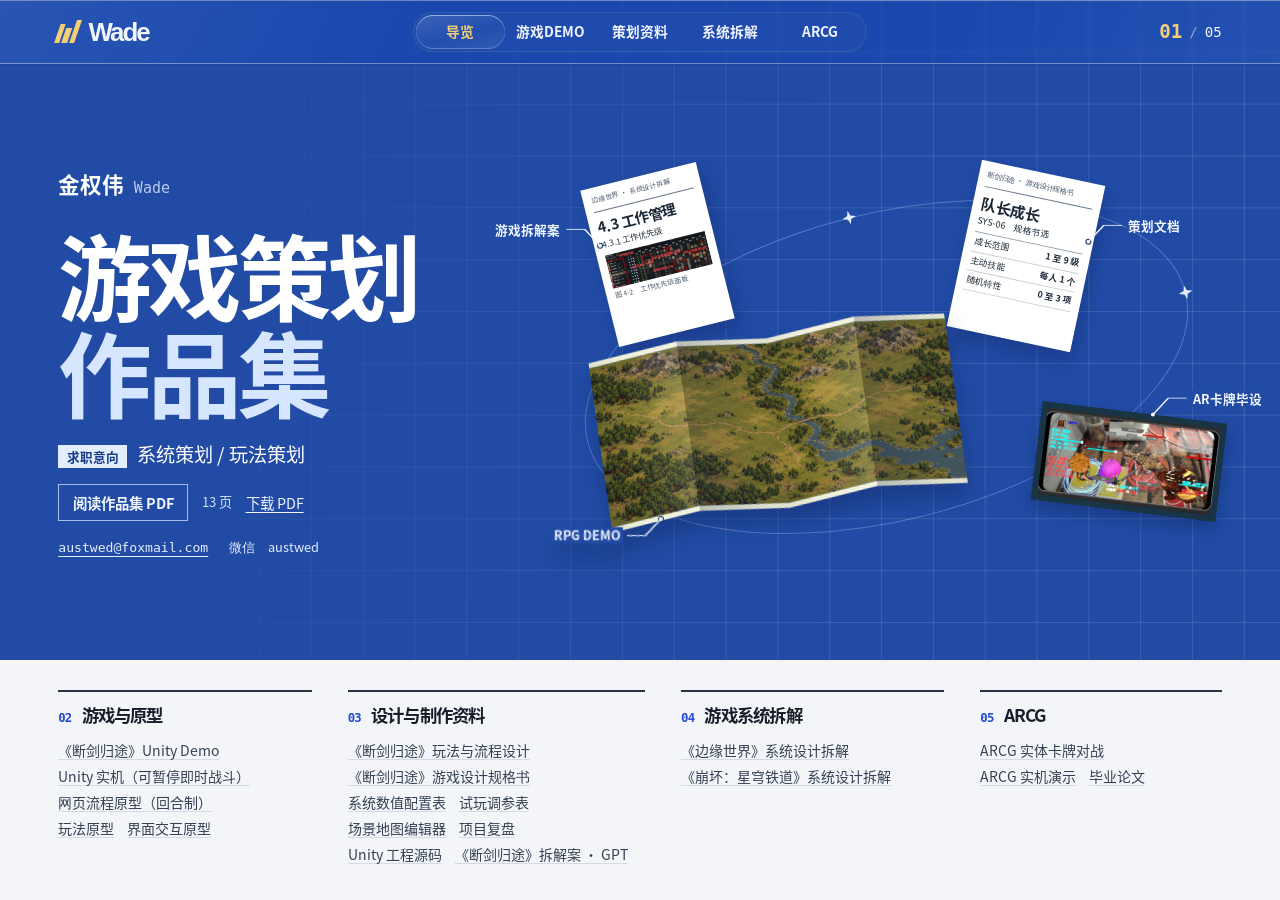
==== commit 6310c80c: "Enable anonymous portfolio visit and action counts" ====
--- a/index.html
+++ b/index.html
@@ -146,5 +146,6 @@
         <div class="contents" id="starrail-contents" inert><div class="toc-head"><h3>崩坏：星穹铁道 · 目录</h3><button type="button" class="shut">合上</button></div><ol><li><a target="_blank" rel="noopener" href="assets/files/starrail.pdf#page=3"><span>01</span><strong>游戏概述</strong><small>定位与循环</small><b>3</b></a></li><li><a target="_blank" rel="noopener" href="assets/files/starrail.pdf#page=5"><span>02</span><strong>角色与养成系统</strong><small>遗器与资源</small><b>5</b></a></li><li><a target="_blank" rel="noopener" href="assets/files/starrail.pdf#page=11"><span>03</span><strong>战斗与关卡系统</strong><small>配队与挑战</small><b>11</b></a></li><li><a target="_blank" rel="noopener" href="assets/files/starrail.pdf#page=20"><span>04</span><strong>商业化系统</strong><small>货币与跃迁</small><b>20</b></a></li><li><a target="_blank" rel="noopener" href="assets/files/starrail.pdf#page=27"><span>05</span><strong>运营系统</strong><small>版本与日常</small><b>27</b></a></li><li><a target="_blank" rel="noopener" href="assets/files/starrail.pdf#page=34"><span>06</span><strong>剧情与叙事系统</strong><small>角色与剧情</small><b>34</b></a></li><li><a target="_blank" rel="noopener" href="assets/files/starrail.pdf#page=35"><span>07</span><strong>系统联动与设计总结</strong><small>设计总结</small><b>35</b></a></li></ol><div class="volume-actions"><a class="whole" href="assets/files/starrail.pdf" target="_blank" rel="noopener">从头开始阅读</a><a class="whole" href="assets/files/starrail.pdf" download="崩坏：星穹铁道-拆解案.pdf">下载文件</a></div></div></div><p class="volume-note">沿角色获取、组队和高难挑战，追踪养成投入、商业化与版本运营。</p></article></div></div></section>
   <section id="arcg" class="scene ar-show" aria-labelledby="ar-title"><div class="ar-layout wrap"><div class="ar-text"><p class="eyeline">本科毕业设计　/　Unity · Vuforia</p><h2 id="ar-title">ARCG</h2><h3>实体卡牌对战</h3><p>把角色卡放到桌上，镜头里就多了一名战斗角色。图鉴保存卡牌等级和归属，移走环境卡，场上的持续效果也随之解除。</p><div class="inline-links"><a href="assets/documents/arcg-portfolio-case.pdf" target="_blank" rel="noopener">两页项目案例</a><a href="assets/files/thesis.pdf" target="_blank" rel="noopener">阅读毕业论文</a></div></div><a class="ar-monitor" href="https://www.bilibili.com/video/BV1gdEE6pEBU/" target="_blank" rel="noopener"><img src="assets/arcg.webp" alt="实体卡牌上显示角色与对战状态"><span><i class="play"></i> 观看B站实机演示视频</span></a><a class="catalog-photo" href="assets/documents/arcg-portfolio-case.pdf#page=2" target="_blank" rel="noopener"><img src="assets/exhibit/arcg-catalog.webp" alt="ARCG 图鉴实机，角色卡列表、模型和解锁费用"><span>角色卡图鉴</span></a><div class="catalog-story"><h3>卡牌图鉴与养成</h3><p><span>图鉴按角色、道具和环境分组，选中卡牌即可查看模型、等级和养成费用。</span><span>玩家可以在图鉴里分配角色卡，识卡入场时会核对归属。</span></p><a class="text-link" href="assets/documents/arcg-portfolio-case.pdf#page=2" target="_blank" rel="noopener">查看图鉴设计</a></div></div></section>
 </main>
+<script defer src="analytics.js" data-account="austwade"></script>
 </body>
 </html>
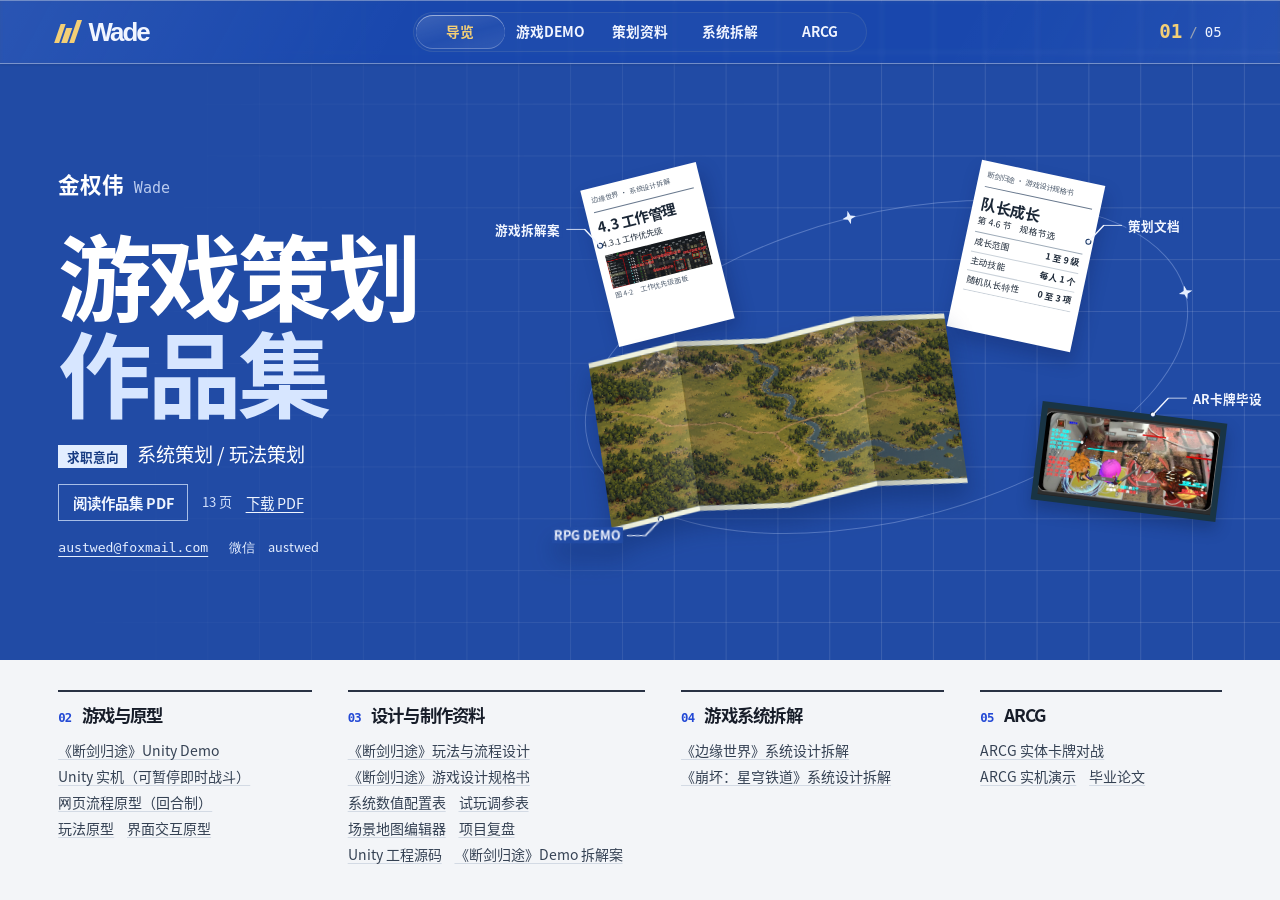
==== commit 0aab3ad0: "Publish revised portfolio PDFs and eight-stage development board" ====
--- a/index.html
+++ b/index.html
@@ -8,7 +8,9 @@
   <title>金权伟 Wade · 游戏策划作品集</title>
   <link rel="icon" href="assets/exhibit/mark.svg" type="image/svg+xml">
   <link rel="stylesheet" href="style.css">
-  <script defer src="portfolio.js"></script>
+  <link rel="stylesheet" href="history-preview/tabs.css">
+  <script src="history-preview/demo-entry.js"></script>
+  <script defer blocking="render" src="portfolio.js"></script>
 </head>
 <body>
 <a class="skip" href="#main">跳至作品</a>
@@ -34,7 +36,7 @@
         </div>
         <div class="exhibit" aria-label="《断剑归途》世界地图、策划文档、拆解内页和 ARCG 实机">
           <div class="registration" aria-hidden="true"><i></i><i></i></div>
-          <a class="sheet sample-spec" data-piece="materials" href="#materials"><span class="paper-excerpt"><small>断剑归途 · 游戏设计规格书</small><strong>队长成长</strong><span>SYS-06　规格节选</span><span class="spec-lines"><span>成长范围<b>1 至 9 级</b></span><span>主动技能<b>每人 1 个</b></span><span>随机特性<b>0 至 3 项</b></span></span></span><span class="piece-caption"><b>策划文档</b></span></a>
+          <a class="sheet sample-spec" data-piece="materials" href="#materials"><span class="paper-excerpt"><small>断剑归途 · 游戏设计规格书</small><strong>队长成长</strong><span>第 4.6 节　规格节选</span><span class="spec-lines"><span>成长范围<b>1 至 9 级</b></span><span>主动技能<b>每人 1 个</b></span><span>随机队长特性<b>0 至 3 项</b></span></span></span><span class="piece-caption"><b>策划文档</b></span></a>
           <a class="sheet sample-research" data-piece="research" href="#research"><span class="paper-excerpt"><small>边缘世界 · 系统设计拆解</small><strong>4.3 工作管理</strong><span>4.3.1 工作优先级</span><img src="assets/exhibit/work-priorities.webp" alt="拆解原文图 4-2，殖民者工作优先级面板"><small>图 4-2　工作优先级面板</small></span><span class="piece-caption"><b>游戏拆解案</b></span></a>
           <a class="map-piece" data-piece="flagship" href="#flagship">
             <span class="paper-map" role="img" aria-label="《断剑归途》游戏中的山脉、河流与村镇道路"><i></i><i></i><i></i><i></i></span>
@@ -61,7 +63,7 @@
           <li><a href="read/design/index.html" target="_blank" rel="noopener">《断剑归途》<wbr><span class="work-name">游戏设计规格书</span></a></li>
           <li><a href="read/system-table/index.html" target="_blank" rel="noopener">系统数值配置表</a><a href="read/trial-table/index.html" target="_blank" rel="noopener">试玩调参表</a></li>
           <li><a href="assets/tools/map-editor/index.html" target="_blank" rel="noopener">场景地图编辑器</a><a href="read/retrospective/index.html" target="_blank" rel="noopener">项目复盘</a></li>
-          <li><a href="https://github.com/Austwed/RPGDemo" target="_blank" rel="noopener">Unity 工程源码</a><a href="read/demo-study/index.html" target="_blank" rel="noopener">《断剑归途》拆解案 · GPT</a></li>
+          <li><a href="https://github.com/Austwed/RPGDemo" target="_blank" rel="noopener">Unity 工程源码</a><a href="read/demo-study/index.html" target="_blank" rel="noopener">《断剑归途》Demo 拆解案</a></li>
         </ul>
       </div>
       <div class="catalog-column" data-group="research">
@@ -78,11 +80,12 @@
     </div>
   </section>
 
-  <section class="scene flagship" id="flagship" aria-labelledby="game-title">
-    <svg class="tactics" viewBox="0 0 600 390" aria-hidden="true"><defs><pattern id="tiles" width="26" height="26" patternUnits="userSpaceOnUse"><path d="M26 0H0V26" fill="none" stroke="currentColor"/></pattern>
-      <linearGradient id="grid-fade" x2="0" y2="1" gradientUnits="objectBoundingBox"><stop offset="56%" stop-color="white"/><stop offset="82%" stop-color="white" stop-opacity=".4"/><stop offset="100%" stop-color="white" stop-opacity="0"/></linearGradient>
-      <mask id="tactics-fade"><rect width="600" height="390" fill="url(#grid-fade)"/></mask></defs>
-      <path fill="url(#tiles)" mask="url(#tactics-fade)" d="M0 0h600v390H0z"/><g fill="none" stroke="currentColor" stroke-width="2"><path class="route" d="M28 207h104l78-78h104l78-78h103"/><path class="route" d="M80 233h104l52-52h104l78-78h77"/><path d="m480 39 16 12-16 12m0 28 16 12-16 12"/></g><g fill="currentColor"><rect x="21" y="200" width="14" height="14"/><rect x="73" y="226" width="14" height="14"/></g></svg>
+  <section class="scene flagship" id="flagship" aria-labelledby="game-title"><button class="history-trigger" type="button">DEMO开发历程<i>›</i></button>
+    <svg class="tactics" viewBox="0 -140 600 530" aria-hidden="true"><defs><pattern id="tiles" width="26" height="26" patternUnits="userSpaceOnUse"><path d="M26 0H0V26" fill="none" stroke="currentColor"/></pattern>
+      <linearGradient id="grid-fade" x2="0" y2="1" gradientUnits="objectBoundingBox"><stop offset="0%" stop-color="white" stop-opacity="0"/><stop offset="34%" stop-color="white"/><stop offset="56%" stop-color="white"/><stop offset="82%" stop-color="white" stop-opacity=".4"/><stop offset="100%" stop-color="white" stop-opacity="0"/></linearGradient>
+      <mask id="tactics-fade"><rect y="-140" width="600" height="530" fill="url(#grid-fade)"/></mask></defs>
+      <path fill="url(#tiles)" mask="url(#tactics-fade)" d="M0 -140h600v530H0z"/><g fill="none" stroke="currentColor" stroke-width="2"><path class="route" pathLength="1" d="M28 207h104l78-78h104l78-78h103"/><path class="route" pathLength="1" d="M80 233h104l52-52h104l78-78h77"/>
+<path class="signal first" d="M-15 -10 0 0-15 10"/><path class="signal second" d="M-15 -10 0 0-15 10"/></g></svg>
     <div class="wrap game-spread">
       <article class="game-main">
         <div class="game-preview">
@@ -114,7 +117,7 @@
 
   <section class="scene materials" id="materials" aria-labelledby="docs-title">
     <div class="wrap docs-inner">
-      <div class="section-head docs-head"><div><p class="eyeline">断剑归途</p><h2 id="docs-title">设计与制作资料</h2></div><div class="project-reading"><p class="history-link">从早期灰盒到返乡主线<a class="text-link" href="read/retrospective/index.html" target="_blank" rel="noopener">阅读项目复盘</a></p><p class="history-link">GitHub 公开目录<a class="text-link" href="https://github.com/Austwed/RPGDemo/tree/main/%E7%AD%96%E5%88%92/DEMO" target="_blank" rel="noopener">查看 DEMO 策划资料</a></p><p class="history-link">GPT 撰写<a class="text-link" href="read/demo-study/index.html" target="_blank" rel="noopener">阅读《断剑归途》拆解案</a></p></div></div>
+      <div class="section-head docs-head"><div><p class="eyeline">断剑归途</p><h2 id="docs-title">设计与制作资料</h2></div><div class="project-reading"><p class="history-link">从早期灰盒到返乡主线<a class="text-link" href="read/retrospective/index.html" target="_blank" rel="noopener">阅读项目复盘</a></p><p class="history-link">GitHub 公开目录<a class="text-link" href="https://github.com/Austwed/RPGDemo/tree/main/%E7%AD%96%E5%88%92/DEMO" target="_blank" rel="noopener">查看 DEMO 策划资料</a></p><p class="history-link">系统与数值解析<a class="text-link" href="read/demo-study/index.html" target="_blank" rel="noopener">阅读《断剑归途》Demo 拆解案</a></p></div></div>
       <div class="books">
         <article class="book-entry">
           <a href="read/brief/index.html" class="book-jacket brief-jacket" aria-label="阅读《断剑归途》玩法与流程设计" target="_blank" rel="noopener"><span>断剑归途</span><b>玩法与<br>流程设计</b><i class="route-graphic" aria-hidden="true"></i><small><i>玩法设计　/　</i>6 章</small></a>
@@ -122,7 +125,7 @@
         </article>
         <article class="book-entry">
           <a href="read/design/index.html" class="book-jacket spec-jacket" aria-label="阅读《断剑归途》游戏设计规格书" target="_blank" rel="noopener"><span>断剑归途</span><b>游戏设计<br>规格书</b><i class="spec-graphic" aria-hidden="true"></i><small><i>制作规格　/　</i>12 章</small></a>
-          <div class="book-copy"><p class="eyeline">制作规格 · 12 章</p><h3><a href="read/design/index.html" target="_blank" rel="noopener">系统规则、数值与验收</a></h3><p>可逐项查数值公式、关卡触发条件、存档写入时机和实机验收标准。</p><div class="inline-links"><a class="text-link" href="read/design/index.html" target="_blank" rel="noopener">阅读全文</a><a class="text-link" download="断剑归途-游戏设计规格书.docx" href="assets/files/design-spec.docx" target="_blank" rel="noopener">下载 Word</a></div></div>
+          <div class="book-copy"><p class="eyeline">制作规格 · 12 章</p><h3><a href="read/design/index.html" target="_blank" rel="noopener">系统规则、数值与验收</a></h3><p>可逐项查数值公式、关卡触发条件、存档写入时机和实机验收标准。</p><div class="inline-links"><a class="text-link" href="read/design/index.html" target="_blank" rel="noopener">阅读全文</a><a class="text-link" download="断剑归途-游戏设计规格书.pdf" href="assets/files/design-spec.pdf" target="_blank" rel="noopener">下载 PDF</a></div></div>
         </article>
       </div>
       <div class="ledger-pair">
@@ -146,6 +149,6 @@
         <div class="contents" id="starrail-contents" inert><div class="toc-head"><h3>崩坏：星穹铁道 · 目录</h3><button type="button" class="shut">合上</button></div><ol><li><a target="_blank" rel="noopener" href="assets/files/starrail.pdf#page=3"><span>01</span><strong>游戏概述</strong><small>定位与循环</small><b>3</b></a></li><li><a target="_blank" rel="noopener" href="assets/files/starrail.pdf#page=5"><span>02</span><strong>角色与养成系统</strong><small>遗器与资源</small><b>5</b></a></li><li><a target="_blank" rel="noopener" href="assets/files/starrail.pdf#page=11"><span>03</span><strong>战斗与关卡系统</strong><small>配队与挑战</small><b>11</b></a></li><li><a target="_blank" rel="noopener" href="assets/files/starrail.pdf#page=20"><span>04</span><strong>商业化系统</strong><small>货币与跃迁</small><b>20</b></a></li><li><a target="_blank" rel="noopener" href="assets/files/starrail.pdf#page=27"><span>05</span><strong>运营系统</strong><small>版本与日常</small><b>27</b></a></li><li><a target="_blank" rel="noopener" href="assets/files/starrail.pdf#page=34"><span>06</span><strong>剧情与叙事系统</strong><small>角色与剧情</small><b>34</b></a></li><li><a target="_blank" rel="noopener" href="assets/files/starrail.pdf#page=35"><span>07</span><strong>系统联动与设计总结</strong><small>设计总结</small><b>35</b></a></li></ol><div class="volume-actions"><a class="whole" href="assets/files/starrail.pdf" target="_blank" rel="noopener">从头开始阅读</a><a class="whole" href="assets/files/starrail.pdf" download="崩坏：星穹铁道-拆解案.pdf">下载文件</a></div></div></div><p class="volume-note">沿角色获取、组队和高难挑战，追踪养成投入、商业化与版本运营。</p></article></div></div></section>
   <section id="arcg" class="scene ar-show" aria-labelledby="ar-title"><div class="ar-layout wrap"><div class="ar-text"><p class="eyeline">本科毕业设计　/　Unity · Vuforia</p><h2 id="ar-title">ARCG</h2><h3>实体卡牌对战</h3><p>把角色卡放到桌上，镜头里就多了一名战斗角色。图鉴保存卡牌等级和归属，移走环境卡，场上的持续效果也随之解除。</p><div class="inline-links"><a href="assets/documents/arcg-portfolio-case.pdf" target="_blank" rel="noopener">两页项目案例</a><a href="assets/files/thesis.pdf" target="_blank" rel="noopener">阅读毕业论文</a></div></div><a class="ar-monitor" href="https://www.bilibili.com/video/BV1gdEE6pEBU/" target="_blank" rel="noopener"><img src="assets/arcg.webp" alt="实体卡牌上显示角色与对战状态"><span><i class="play"></i> 观看B站实机演示视频</span></a><a class="catalog-photo" href="assets/documents/arcg-portfolio-case.pdf#page=2" target="_blank" rel="noopener"><img src="assets/exhibit/arcg-catalog.webp" alt="ARCG 图鉴实机，角色卡列表、模型和解锁费用"><span>角色卡图鉴</span></a><div class="catalog-story"><h3>卡牌图鉴与养成</h3><p><span>图鉴按角色、道具和环境分组，选中卡牌即可查看模型、等级和养成费用。</span><span>玩家可以在图鉴里分配角色卡，识卡入场时会核对归属。</span></p><a class="text-link" href="assets/documents/arcg-portfolio-case.pdf#page=2" target="_blank" rel="noopener">查看图鉴设计</a></div></div></section>
 </main>
-<script defer src="analytics.js" data-account="austwade"></script>
+<script defer src="analytics.js" data-account="austwade"></script>
 </body>
 </html>
--- a/history-preview/tabs.css
+++ b/history-preview/tabs.css
@@ -0,0 +1,43 @@
+.branch-tab,#back.branch-tab,.history-trigger{
+ position:absolute;z-index:5;top:var(--tab-y,33vh);transform:translateY(-50%);
+ width:148px;height:42px;display:flex;align-items:center;justify-content:space-evenly;
+ background:#18313b;color:#f2f4ef;border:1px solid #688185;border-radius:0;
+ font:600 15px/1.2 "Microsoft YaHei",sans-serif;letter-spacing:.035em;cursor:pointer;padding:0
+}
+#back.branch-tab{left:0;border-left:0;border-radius:0 3px 3px 0}
+.history-trigger{right:0;border-right:0;border-radius:3px 0 0 3px}
+.branch-tab i,.history-trigger i{font:24px/1 Georgia,serif;color:#bddecf}
+.branch-tab:hover,.history-trigger:hover{background:#2d4c54}
+@media(min-width:960px){.cover .flagship .tactics{top:calc(var(--tab-y,33vh) - 4vw);right:100px}}
+@media(max-width:959px){.history-trigger{position:relative;top:auto;transform:none;align-self:flex-end;margin:8px 0}#back.branch-tab{position:relative;top:auto;transform:none;margin-top:8px}}
+.flagship .tactics{margin-top:-11.2vw}
+.flagship.is-current .tactics .route{animation:none;stroke-dasharray:1;stroke-dashoffset:0;opacity:.65}
+.tactics .signal{stroke-width:2.6;offset-rotate:auto;offset-distance:100%;offset-anchor:0 0;transform-box:view-box}
+.tactics .signal.first{offset-path:path("M28 207h104l78-78h104l78-78h103")}
+.tactics .signal.second{offset-path:path("M80 233h104l52-52h104l78-78h77")}
+@media(prefers-reduced-motion:no-preference){
+ .flagship.is-current .tactics .route{animation:draw-route 1.3s ease-out both}
+ .flagship.is-current .tactics .signal{animation:travel-signal 1.3s ease-out both}
+ @keyframes draw-route{from{stroke-dashoffset:1}to{stroke-dashoffset:0}}
+ @keyframes travel-signal{from{offset-distance:0%}to{offset-distance:100%}}
+}
+@media(max-width:660px){.flagship .tactics{margin-top:-14.46vw}}
+
+@view-transition{navigation:auto}
+@media(prefers-reduced-motion:no-preference){
+ html:is(.history-enter,.history-return)::view-transition-group(*){animation-duration:480ms}
+ html:is(.history-enter,.history-return)::view-transition-image-pair(root){isolation:isolate}
+ html:is(.history-enter,.history-return)::view-transition-old(root),
+ html:is(.history-enter,.history-return)::view-transition-new(root){mix-blend-mode:normal;animation:none}
+ html.history-enter::view-transition-new(root){animation:board-slide-in 480ms cubic-bezier(.35,0,.2,1) both}
+ html.history-return::view-transition-old(root){z-index:1;animation:board-slide-out 480ms cubic-bezier(.35,0,.2,1) both}
+ /* Move each snapshot group in viewport coordinates, keeping its captured rotation inside. */
+ html.history-return::view-transition-group(.history-sticker){animation:board-slide-out 480ms cubic-bezier(.35,0,.2,1) both}
+ html.history-return::view-transition-old(.history-sticker){
+  transform-origin:48% 1%;animation:history-note-out 360ms cubic-bezier(.4,0,.65,1) both
+ }
+ @keyframes history-note-out{to{scale:.12;opacity:0}}
+ @keyframes board-slide-out{from{translate:0}to{translate:100vw 0}}
+ @keyframes board-slide-in{from{translate:100vw 0}to{translate:0}}
+}
+@media(prefers-reduced-motion:reduce){@view-transition{navigation:none}}
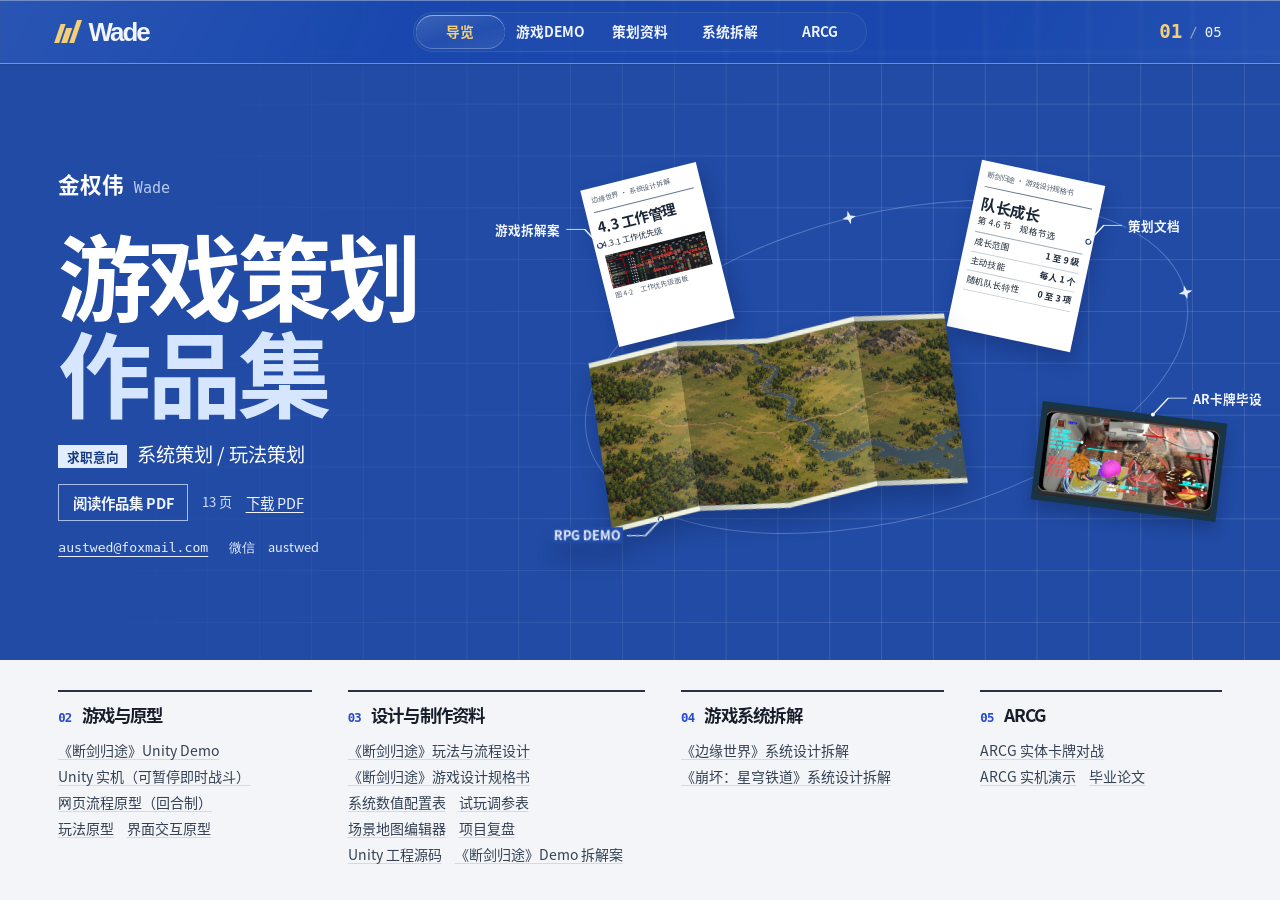
==== commit bba66d2e: "Keep the live demo behind the development board during return" ====
--- a/index.html
+++ b/index.html
@@ -8,8 +8,8 @@
   <title>金权伟 Wade · 游戏策划作品集</title>
   <link rel="icon" href="assets/exhibit/mark.svg" type="image/svg+xml">
   <link rel="stylesheet" href="style.css">
-  <link rel="stylesheet" href="history-preview/tabs.css">
-  <script src="history-preview/demo-entry.js"></script>
+  <link rel="stylesheet" href="history-preview/tabs.css?v=cover2">
+  <script src="history-preview/demo-entry.js?v=cover2"></script>
   <script defer blocking="render" src="portfolio.js"></script>
 </head>
 <body>
--- a/history-preview/tabs.css
+++ b/history-preview/tabs.css
@@ -23,21 +23,7 @@
 }
 @media(max-width:660px){.flagship .tactics{margin-top:-14.46vw}}
 
-@view-transition{navigation:auto}
-@media(prefers-reduced-motion:no-preference){
- html:is(.history-enter,.history-return)::view-transition-group(*){animation-duration:480ms}
- html:is(.history-enter,.history-return)::view-transition-image-pair(root){isolation:isolate}
- html:is(.history-enter,.history-return)::view-transition-old(root),
- html:is(.history-enter,.history-return)::view-transition-new(root){mix-blend-mode:normal;animation:none}
- html.history-enter::view-transition-new(root){animation:board-slide-in 480ms cubic-bezier(.35,0,.2,1) both}
- html.history-return::view-transition-old(root){z-index:1;animation:board-slide-out 480ms cubic-bezier(.35,0,.2,1) both}
- /* Move each snapshot group in viewport coordinates, keeping its captured rotation inside. */
- html.history-return::view-transition-group(.history-sticker){animation:board-slide-out 480ms cubic-bezier(.35,0,.2,1) both}
- html.history-return::view-transition-old(.history-sticker){
-  transform-origin:48% 1%;animation:history-note-out 360ms cubic-bezier(.4,0,.65,1) both
- }
- @keyframes history-note-out{to{scale:.12;opacity:0}}
- @keyframes board-slide-out{from{translate:0}to{translate:100vw 0}}
- @keyframes board-slide-in{from{translate:100vw 0}to{translate:0}}
-}
-@media(prefers-reduced-motion:reduce){@view-transition{navigation:none}}
+
+dialog.history-cover{position:fixed;inset:0;margin:0;padding:0;border:0;width:100%;height:100%;max-width:none;max-height:none;overflow:hidden;background:#d9d3c3}
+.history-cover::backdrop{background:transparent}
+.history-cover iframe{display:block;width:100%;height:100%;border:0;background:#d9d3c3}
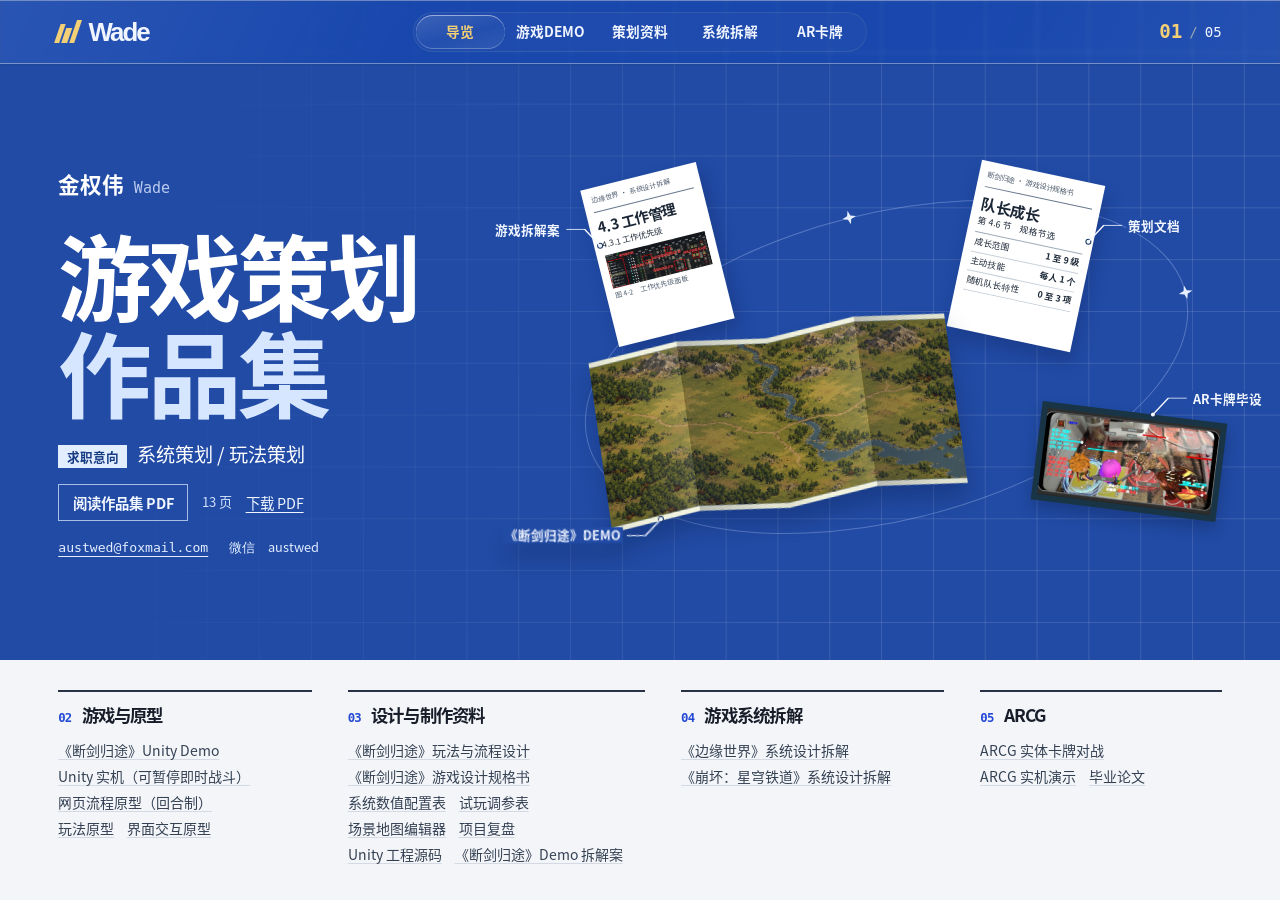
==== commit 8009ba33: "Refine mobile portfolio cover, board navigation and prototype slideshow" ====
--- a/index.html
+++ b/index.html
@@ -18,7 +18,7 @@
   <div class="mast-inner">
     <a class="brand" href="#top" aria-label="Wade，返回作品导览"><i class="fold-mark" aria-hidden="true"><i></i><i></i><i></i></i><b>Wade</b></a>
     <nav class="track" aria-label="作品章节">
-      <a href="#top" aria-current="location">导览</a><a href="#flagship">游戏DEMO</a><a href="#materials">策划资料</a><a href="#research">系统拆解</a><a href="#arcg">ARCG</a>
+      <a href="#top" aria-current="location">导览</a><a href="#flagship">游戏DEMO</a><a href="#materials">策划资料</a><a href="#research">系统拆解</a><a href="#arcg">AR卡牌</a>
     </nav>
     <span class="folio" aria-live="polite"><strong id="folio-index">01</strong><span>/</span>05</span>
   </div>
@@ -40,7 +40,7 @@
           <a class="sheet sample-research" data-piece="research" href="#research"><span class="paper-excerpt"><small>边缘世界 · 系统设计拆解</small><strong>4.3 工作管理</strong><span>4.3.1 工作优先级</span><img src="assets/exhibit/work-priorities.webp" alt="拆解原文图 4-2，殖民者工作优先级面板"><small>图 4-2　工作优先级面板</small></span><span class="piece-caption"><b>游戏拆解案</b></span></a>
           <a class="map-piece" data-piece="flagship" href="#flagship">
             <span class="paper-map" role="img" aria-label="《断剑归途》游戏中的山脉、河流与村镇道路"><i></i><i></i><i></i><i></i></span>
-            <span class="piece-caption"><b>RPG DEMO</b></span>
+            <span class="piece-caption"><b>《断剑归途》DEMO</b></span>
           </a>
           <a class="sample-arcg" data-piece="arcg" href="#arcg"><img src="assets/arcg.webp" alt="桌面实体卡上的 AR 战斗"><span class="piece-caption"><b>AR卡牌毕设</b></span></a>
         </div>
--- a/style.css
+++ b/style.css
@@ -428,7 +428,7 @@
 .ar-monitor img,.catalog-photo img{width:100%;height:auto;max-height:none;aspect-ratio:2/1;object-fit:contain}
 .ar-monitor span,.catalog-photo span{font-size:.84rem;line-height:1.45;display:block;color:#c9e8de;margin:.3rem .2rem 0}
 .ar-text,.catalog-story{position:relative;align-self:stretch;display:flex;flex-direction:column;justify-content:center;max-width:none;padding:clamp(13px,1.5vw,24px)}
-.catalog-story{text-align:right;align-items:flex-end}.catalog-story p,.ar-text p{max-width:32em}
+.catalog-story{text-align:left;align-items:flex-start}.catalog-story p,.ar-text p{max-width:32em}
 .ar-text:before,.catalog-story:after{content:"";width:24px;height:24px;position:absolute;border:solid var(--edge);pointer-events:none}
 .ar-text:before{left:-5px;top:-5px;border-width:3px 0 0 3px}
 .catalog-story:after{right:-5px;bottom:-5px;border-width:0 3px 3px 0}
@@ -597,3 +597,16 @@
   .signature .contact{grid-area:5/1/6/-1}
   .home-poster .exhibit{grid-row:6}
 }
+
+@media(max-width:660px){
+ .home-poster .exhibit{width:100%;max-width:440px;height:clamp(198px,56vw,245px);margin:1rem 0 .5rem}
+ .home-poster .exhibit .sheet{top:6%;width:17%}
+ .exhibit .sample-research{left:22%;--pin-x:5%;--pin-y:38%}
+ .exhibit .sample-spec{right:23%;--pin-x:96%;--pin-y:35%}
+ .exhibit .map-piece{left:3%;top:51%;width:55%;--pin-x:21%;--pin-y:96%;--dx:1;--dy:1;--tx:16px;--ty:3px;--shift:0%}
+ .exhibit .sample-arcg{right:4%;bottom:16%;width:27%;--pin-x:16%;--pin-y:98%;--dx:1;--dy:1;--tx:16px;--ty:3px;--shift:0%}
+ .exhibit .piece-caption{font-size:11px;transform:rotate(var(--level))}
+ .exhibit .piece-caption::after{width:14px;height:10px;clip-path:polygon(0 0,1px 0,8px 7px,100% 7px,100% 8px,7px 8px,0 1px)}
+ .exhibit .sample-research{--tx:-16px;--ty:-15px}
+ .exhibit .sample-spec{--tx:16px;--ty:-15px}
+}
--- a/history-preview/tabs.css
+++ b/history-preview/tabs.css
@@ -7,7 +7,10 @@
 #back.branch-tab{left:0;border-left:0;border-radius:0 3px 3px 0}
 .history-trigger{right:0;border-right:0;border-radius:3px 0 0 3px}
 .branch-tab i,.history-trigger i{font:24px/1 Georgia,serif;color:#bddecf}
-.branch-tab:hover,.history-trigger:hover{background:#2d4c54}
+.branch-tab:hover{background:#2d4c54}
+.history-trigger{background-color:#d9d3c3;background-image:radial-gradient(#857a6540 .8px,transparent 1px);background-size:8px 8px;color:#302e28;border-color:#998d78}
+.history-trigger i{color:#705440}
+.history-trigger:hover{background-color:#e8e2d2}
 @media(min-width:960px){.cover .flagship .tactics{top:calc(var(--tab-y,33vh) - 4vw);right:100px}}
 @media(max-width:959px){.history-trigger{position:relative;top:auto;transform:none;align-self:flex-end;margin:8px 0}#back.branch-tab{position:relative;top:auto;transform:none;margin-top:8px}}
 .flagship .tactics{margin-top:-11.2vw}
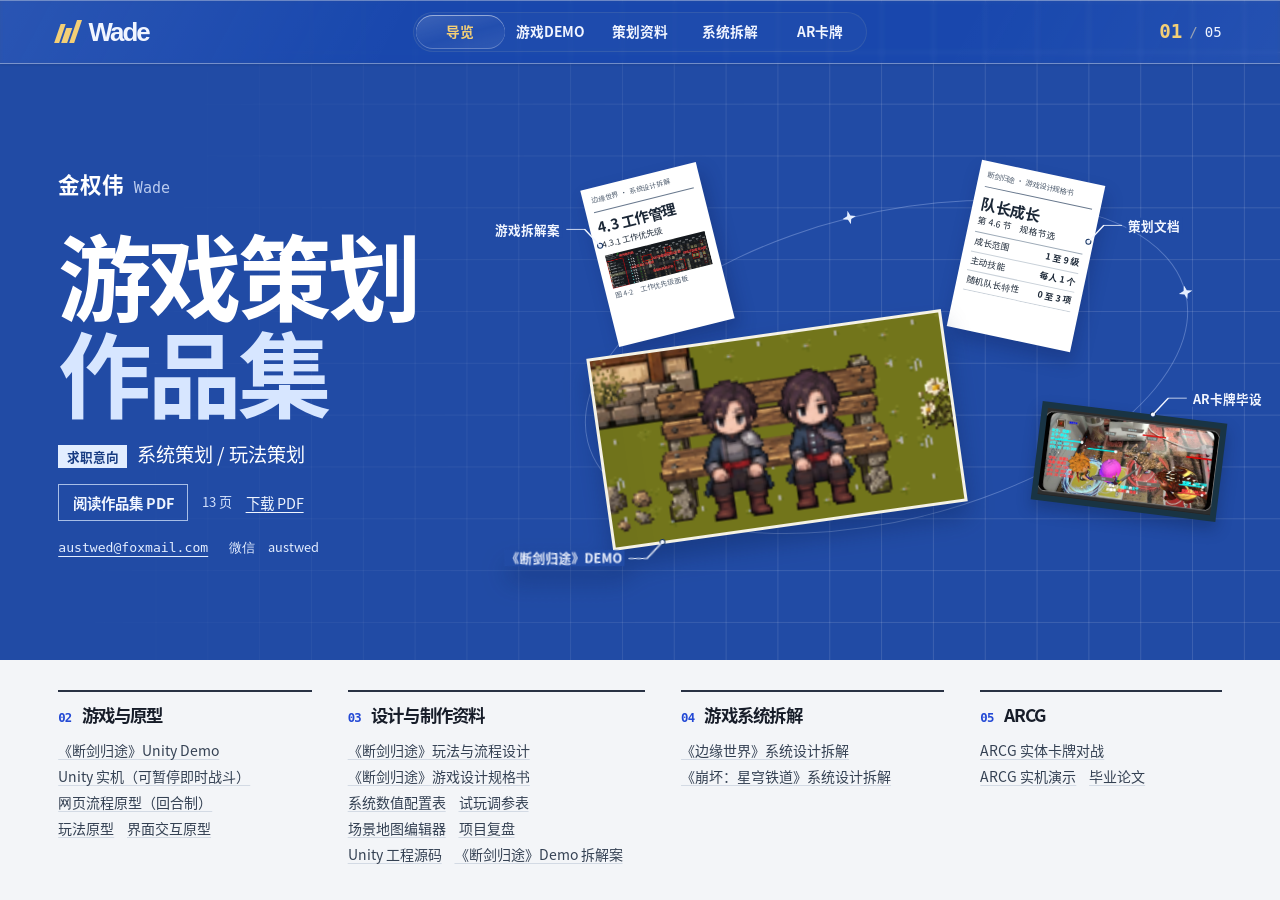
==== commit c2f50dc1: "Publish compact mobile chapters and horizontal swipe covers" ====
--- a/index.html
+++ b/index.html
@@ -34,12 +34,12 @@
           <div class="portfolio-pdf"><a class="pdf-read" href="assets/files/portfolio.pdf" target="_blank" rel="noopener">阅读作品集 PDF</a><span>13 页</span><a class="pdf-download" href="assets/files/portfolio.pdf" download="金权伟_游戏策划作品集.pdf">下载 PDF</a></div>
           <div class="contact"><a href="mailto:austwed@foxmail.com">austwed@foxmail.com</a><span>微信　austwed</span></div>
         </div>
-        <div class="exhibit" aria-label="《断剑归途》世界地图、策划文档、拆解内页和 ARCG 实机">
+        <div class="exhibit" aria-label="《断剑归途》主界面双人合照、策划文档、拆解内页和 ARCG 实机">
           <div class="registration" aria-hidden="true"><i></i><i></i></div>
           <a class="sheet sample-spec" data-piece="materials" href="#materials"><span class="paper-excerpt"><small>断剑归途 · 游戏设计规格书</small><strong>队长成长</strong><span>第 4.6 节　规格节选</span><span class="spec-lines"><span>成长范围<b>1 至 9 级</b></span><span>主动技能<b>每人 1 个</b></span><span>随机队长特性<b>0 至 3 项</b></span></span></span><span class="piece-caption"><b>策划文档</b></span></a>
           <a class="sheet sample-research" data-piece="research" href="#research"><span class="paper-excerpt"><small>边缘世界 · 系统设计拆解</small><strong>4.3 工作管理</strong><span>4.3.1 工作优先级</span><img src="assets/exhibit/work-priorities.webp" alt="拆解原文图 4-2，殖民者工作优先级面板"><small>图 4-2　工作优先级面板</small></span><span class="piece-caption"><b>游戏拆解案</b></span></a>
-          <a class="map-piece" data-piece="flagship" href="#flagship">
-            <span class="paper-map" role="img" aria-label="《断剑归途》游戏中的山脉、河流与村镇道路"><i></i><i></i><i></i><i></i></span>
+          <a class="photo-piece" data-piece="flagship" href="#flagship">
+            <img class="bench-photo" src="assets/exhibit/title-bench.webp" alt="游戏主界面，两名角色并肩坐在白桦村的长椅上">
             <span class="piece-caption"><b>《断剑归途》DEMO</b></span>
           </a>
           <a class="sample-arcg" data-piece="arcg" href="#arcg"><img src="assets/arcg.webp" alt="桌面实体卡上的 AR 战斗"><span class="piece-caption"><b>AR卡牌毕设</b></span></a>
@@ -50,25 +50,25 @@
       <div class="catalog-column" data-group="flagship">
         <h2><a href="#flagship"><span>02</span>游戏与原型</a></h2>
         <ul>
-          <li><a href="https://github.com/Austwed/RPGDemo/releases/tag/v0.1.0" target="_blank" rel="noopener">《断剑归途》Unity Demo</a></li>
-          <li><a href="https://www.bilibili.com/video/BV1dsyDzPEdx/" target="_blank" rel="noopener">Unity 实机（可暂停即时战斗）</a></li>
-          <li><a href="assets/play/birch-camp/index.html" target="_blank" rel="noopener">网页流程原型（回合制）</a></li>
+          <li><a href="https://github.com/Austwed/RPGDemo/releases/tag/v0.1.0" target="_blank" rel="noopener"><span class="wide-name">《断剑归途》Unity Demo</span><span class="pocket-name">Unity DEMO</span></a></li>
+          <li><a href="https://www.bilibili.com/video/BV1dsyDzPEdx/" target="_blank" rel="noopener"><span class="wide-name">Unity 实机（可暂停即时战斗）</span><span class="pocket-name">Unity 实机演示</span></a></li>
+          <li><a href="assets/play/birch-camp/index.html" target="_blank" rel="noopener"><span class="wide-name">网页流程原型（回合制）</span><span class="pocket-name">网页流程原型</span></a></li>
           <li><a href="assets/prototypes/gameplay/index.html" target="_blank" rel="noopener">玩法原型</a><a href="assets/prototypes/interaction/index.html" target="_blank" rel="noopener">界面交互原型</a></li>
-        </ul>
+        <li class="pocket-only"><a href="history-preview/board.html">DEMO 开发历程</a></li></ul>
       </div>
       <div class="catalog-column" data-group="materials">
         <h2><a href="#materials"><span>03</span>设计与制作资料</a></h2>
         <ul>
-          <li><a href="read/brief/index.html" target="_blank" rel="noopener">《断剑归途》<wbr><span class="work-name">玩法与流程设计</span></a></li>
-          <li><a href="read/design/index.html" target="_blank" rel="noopener">《断剑归途》<wbr><span class="work-name">游戏设计规格书</span></a></li>
+          <li><a href="read/brief/index.html" target="_blank" rel="noopener"><span class="wide-name">《断剑归途》<wbr><span class="work-name">玩法与流程设计</span></span><span class="pocket-name">玩法与流程设计</span></a></li>
+          <li><a href="read/design/index.html" target="_blank" rel="noopener"><span class="wide-name">《断剑归途》<wbr><span class="work-name">游戏设计规格书</span></span><span class="pocket-name">游戏设计规格书</span></a></li>
           <li><a href="read/system-table/index.html" target="_blank" rel="noopener">系统数值配置表</a><a href="read/trial-table/index.html" target="_blank" rel="noopener">试玩调参表</a></li>
           <li><a href="assets/tools/map-editor/index.html" target="_blank" rel="noopener">场景地图编辑器</a><a href="read/retrospective/index.html" target="_blank" rel="noopener">项目复盘</a></li>
-          <li><a href="https://github.com/Austwed/RPGDemo" target="_blank" rel="noopener">Unity 工程源码</a><a href="read/demo-study/index.html" target="_blank" rel="noopener">《断剑归途》Demo 拆解案</a></li>
-        </ul>
+          <li><a href="https://github.com/Austwed/RPGDemo" target="_blank" rel="noopener">Unity 工程源码</a><a href="read/demo-study/index.html" target="_blank" rel="noopener"><span class="wide-name">《断剑归途》Demo 拆解案</span><span class="pocket-name">Demo 拆解案</span></a></li>
+        <li class="pocket-only"><a href="https://github.com/Austwed/RPGDemo/tree/main/%E7%AD%96%E5%88%92/DEMO" target="_blank" rel="noopener">公开策划目录</a></li></ul>
       </div>
       <div class="catalog-column" data-group="research">
         <h2><a href="#research"><span>04</span>游戏系统拆解</a></h2>
-        <ul><li><a href="assets/files/rimworld.pdf" target="_blank" rel="noopener">《边缘世界》<wbr><span class="work-name">系统设计拆解</span></a></li><li><a href="assets/files/starrail.pdf" target="_blank" rel="noopener">《崩坏：星穹铁道》<wbr><span class="work-name">系统设计拆解</span></a></li></ul>
+        <ul><li><a href="assets/files/rimworld.pdf" target="_blank" rel="noopener"><span class="wide-name">《边缘世界》<wbr><span class="work-name">系统设计拆解</span></span><span class="pocket-name">《边缘世界》</span></a></li><li><a href="assets/files/starrail.pdf" target="_blank" rel="noopener"><span class="wide-name">《崩坏：星穹铁道》<wbr><span class="work-name">系统设计拆解</span></span><span class="pocket-name">《崩坏：星穹铁道》</span></a></li></ul>
       </div>
       <div class="catalog-column" data-group="arcg">
         <h2><a href="#arcg"><span>05</span>ARCG</a></h2>
@@ -112,6 +112,7 @@
         <div class="proto-footer"><div class="actions"><a class="action-primary" href="assets/play/birch-camp/index.html" target="_blank" rel="noopener">开始网页试玩</a></div>
         <p class="early">早期版本 <a href="assets/prototypes/gameplay/index.html" target="_blank" rel="noopener">玩法原型</a><a href="assets/prototypes/interaction/index.html" target="_blank" rel="noopener">界面交互原型</a></p></div>
       </article>
+      <div class="mobile-game-switch"><button type="button" aria-controls="web-album" aria-expanded="false"><img alt="" src="assets/exhibit/web-camp.webp"><span>网页流程原型<small>查看原型相册</small></span></button><a href="assets/play/birch-camp/index.html" target="_blank" rel="noopener">开始网页试玩</a></div>
     </div>
   </section>
 
@@ -147,7 +148,7 @@
         <div class="contents" id="rimworld-contents" inert><div class="toc-head"><h3>边缘世界 · 目录</h3><button type="button" class="shut">合上</button></div><ol><li><a target="_blank" rel="noopener" href="assets/files/rimworld.pdf#page=3"><span>01</span><strong>游戏信息</strong><small>产品概况</small><b>3</b></a></li><li><a target="_blank" rel="noopener" href="assets/files/rimworld.pdf#page=4"><span>02</span><strong>核心玩法</strong><small>操作与体验</small><b>4</b></a></li><li><a target="_blank" rel="noopener" href="assets/files/rimworld.pdf#page=7"><span>03</span><strong>殖民者系统</strong><small>能力与身心状态</small><b>7</b></a></li><li><a target="_blank" rel="noopener" href="assets/files/rimworld.pdf#page=11"><span>04</span><strong>经营系统</strong><small>工作管理、基地布局</small><b>11</b></a></li><li><a target="_blank" rel="noopener" href="assets/files/rimworld.pdf#page=17"><span>05</span><strong>战斗系统</strong><small>防护与战术部署</small><b>17</b></a></li><li><a target="_blank" rel="noopener" href="assets/files/rimworld.pdf#page=24"><span>06</span><strong>总结</strong><small>局限与扩展</small><b>24</b></a></li></ol><div class="volume-actions"><a class="whole" href="assets/files/rimworld.pdf" target="_blank" rel="noopener">从头开始阅读</a><a class="whole" href="assets/files/rimworld.pdf" download="边缘世界-拆解案.pdf">下载文件</a></div></div></div><p class="volume-note">从殖民者的能力与伤病，读到工作分配、基地布局和袭击防守。</p></article><article class="volume astral"><div class="binding">
         <button type="button" class="lid" aria-expanded="false" aria-controls="starrail-contents" aria-label="翻开《崩坏：星穹铁道》目录"><span class="edition">系统设计拆解　/　金权伟</span><span class="seal"><img alt="" src="assets/exhibit/starrail-icon.webp"></span><span class="book-name">崩坏：<wbr><span style="white-space:nowrap">星穹铁道</span></span><i lang="en">Honkai: Star Rail</i><span class="lid-foot">36 页 · PDF <b>翻开目录</b></span></button>
         <div class="contents" id="starrail-contents" inert><div class="toc-head"><h3>崩坏：星穹铁道 · 目录</h3><button type="button" class="shut">合上</button></div><ol><li><a target="_blank" rel="noopener" href="assets/files/starrail.pdf#page=3"><span>01</span><strong>游戏概述</strong><small>定位与循环</small><b>3</b></a></li><li><a target="_blank" rel="noopener" href="assets/files/starrail.pdf#page=5"><span>02</span><strong>角色与养成系统</strong><small>遗器与资源</small><b>5</b></a></li><li><a target="_blank" rel="noopener" href="assets/files/starrail.pdf#page=11"><span>03</span><strong>战斗与关卡系统</strong><small>配队与挑战</small><b>11</b></a></li><li><a target="_blank" rel="noopener" href="assets/files/starrail.pdf#page=20"><span>04</span><strong>商业化系统</strong><small>货币与跃迁</small><b>20</b></a></li><li><a target="_blank" rel="noopener" href="assets/files/starrail.pdf#page=27"><span>05</span><strong>运营系统</strong><small>版本与日常</small><b>27</b></a></li><li><a target="_blank" rel="noopener" href="assets/files/starrail.pdf#page=34"><span>06</span><strong>剧情与叙事系统</strong><small>角色与剧情</small><b>34</b></a></li><li><a target="_blank" rel="noopener" href="assets/files/starrail.pdf#page=35"><span>07</span><strong>系统联动与设计总结</strong><small>设计总结</small><b>35</b></a></li></ol><div class="volume-actions"><a class="whole" href="assets/files/starrail.pdf" target="_blank" rel="noopener">从头开始阅读</a><a class="whole" href="assets/files/starrail.pdf" download="崩坏：星穹铁道-拆解案.pdf">下载文件</a></div></div></div><p class="volume-note">沿角色获取、组队和高难挑战，追踪养成投入、商业化与版本运营。</p></article></div></div></section>
-  <section id="arcg" class="scene ar-show" aria-labelledby="ar-title"><div class="ar-layout wrap"><div class="ar-text"><p class="eyeline">本科毕业设计　/　Unity · Vuforia</p><h2 id="ar-title">ARCG</h2><h3>实体卡牌对战</h3><p>把角色卡放到桌上，镜头里就多了一名战斗角色。图鉴保存卡牌等级和归属，移走环境卡，场上的持续效果也随之解除。</p><div class="inline-links"><a href="assets/documents/arcg-portfolio-case.pdf" target="_blank" rel="noopener">两页项目案例</a><a href="assets/files/thesis.pdf" target="_blank" rel="noopener">阅读毕业论文</a></div></div><a class="ar-monitor" href="https://www.bilibili.com/video/BV1gdEE6pEBU/" target="_blank" rel="noopener"><img src="assets/arcg.webp" alt="实体卡牌上显示角色与对战状态"><span><i class="play"></i> 观看B站实机演示视频</span></a><a class="catalog-photo" href="assets/documents/arcg-portfolio-case.pdf#page=2" target="_blank" rel="noopener"><img src="assets/exhibit/arcg-catalog.webp" alt="ARCG 图鉴实机，角色卡列表、模型和解锁费用"><span>角色卡图鉴</span></a><div class="catalog-story"><h3>卡牌图鉴与养成</h3><p><span>图鉴按角色、道具和环境分组，选中卡牌即可查看模型、等级和养成费用。</span><span>玩家可以在图鉴里分配角色卡，识卡入场时会核对归属。</span></p><a class="text-link" href="assets/documents/arcg-portfolio-case.pdf#page=2" target="_blank" rel="noopener">查看图鉴设计</a></div></div></section>
+  <section id="arcg" class="scene ar-show" aria-labelledby="ar-title"><div class="ar-layout wrap"><div class="ar-switch" role="group" aria-label="展示画面"><button type="button" aria-pressed="true">实体对战</button><button type="button" aria-pressed="false">卡牌图鉴</button></div><div class="ar-text"><p class="eyeline">本科毕业设计　/　Unity · Vuforia</p><h2 id="ar-title">ARCG</h2><h3>实体卡牌对战</h3><p>把角色卡放到桌上，镜头里就多了一名战斗角色。图鉴保存卡牌等级和归属，移走环境卡，场上的持续效果也随之解除。</p><div class="inline-links"><a href="assets/documents/arcg-portfolio-case.pdf" target="_blank" rel="noopener">两页项目案例</a><a href="assets/files/thesis.pdf" target="_blank" rel="noopener">阅读毕业论文</a></div></div><a class="ar-monitor" href="https://www.bilibili.com/video/BV1gdEE6pEBU/" target="_blank" rel="noopener"><img src="assets/arcg.webp" alt="实体卡牌上显示角色与对战状态"><span><i class="play"></i> 观看B站实机演示视频</span></a><a class="catalog-photo" href="assets/documents/arcg-portfolio-case.pdf#page=2" target="_blank" rel="noopener"><img src="assets/exhibit/arcg-catalog.webp" alt="ARCG 图鉴实机，角色卡列表、模型和解锁费用"><span>角色卡图鉴</span></a><div class="catalog-story"><h3>卡牌图鉴与养成</h3><p><span>图鉴按角色、道具和环境分组，选中卡牌即可查看模型、等级和养成费用。</span><span>玩家可以在图鉴里分配角色卡，识卡入场时会核对归属。</span></p><a class="text-link" href="assets/documents/arcg-portfolio-case.pdf#page=2" target="_blank" rel="noopener">查看图鉴设计</a></div></div></section>
 </main>
 <script defer src="analytics.js" data-account="austwade"></script>
 </body>
--- a/style.css
+++ b/style.css
@@ -57,17 +57,17 @@
 .registration:after,.registration:before{content:"+";position:absolute;font:400 1.45rem/1 var(--mono);color:#c7d9ff;transform:rotate(14deg)}
 .registration:after{right:5%;top:13%}.registration:before{bottom:8%;left:12%}
 .exhibit figure{position:absolute;transition:translate .32s var(--ease),filter .32s var(--ease)}
-.map-piece{width:70%;left:9%;top:22%;transform:rotate(-8deg);z-index:4;filter:drop-shadow(0 15px 12px #071b4a55)}
-.paper-map{display:flex;aspect-ratio:2.1;background:transparent;align-items:stretch}
-.paper-map i{width:25.1%;border-block:5px solid #eff1dc;background:url("assets/exhibit/world-map.png") 0 / 400% 100% no-repeat;transform:skewY(-6deg);position:relative}
-.paper-map i:nth-child(2){background-position:33.333% 0;transform:skewY(6deg)}
-.paper-map i:nth-child(3){background-position:66.667% 0}
-.paper-map i:nth-child(4){background-position:100% 0;transform:skewY(6deg)}
-.paper-map i:after{content:"";position:absolute;inset:-5px 0;background:linear-gradient(90deg,#0001,transparent 35%,#fff2)}
-.paper-map i:nth-child(even):after{background:linear-gradient(90deg,#18213d40,#17213612 76%);border-left:1px solid #0002}
-.map-piece figcaption,.sample-horse figcaption{position:absolute;font-size:.73rem;font-weight:700;white-space:nowrap;line-height:1.5}
-.map-piece figcaption{right:5%;bottom:-.85rem;background:#f7f8f1;color:#243343;padding:.12rem .65rem;box-shadow:2px 3px 0 #18325f38}
-.map-piece figcaption span{margin-inline:.24rem;color:#728199}
+.photo-piece{width:70%;left:9%;top:22%;transform:rotate(-8deg);z-index:4;filter:drop-shadow(0 15px 12px #071b4a55)}
+
+
+
+
+
+
+
+.photo-piece figcaption,.sample-horse figcaption{position:absolute;font-size:.73rem;font-weight:700;white-space:nowrap;line-height:1.5}
+.photo-piece figcaption{right:5%;bottom:-.85rem;background:#f7f8f1;color:#243343;padding:.12rem .65rem;box-shadow:2px 3px 0 #18325f38}
+.photo-piece figcaption span{margin-inline:.24rem;color:#728199}
 .sheet{background:white;padding:.52rem .52rem 1.4rem;box-shadow:4px 10px 17px #0c164942;width:24%;aspect-ratio:.74;overflow:hidden}
 .sheet img{height:100%;width:100%;object-fit:cover;object-position:center top}
 .sheet figcaption{position:absolute;bottom:.22rem;left:.55rem;font-size:.65rem;font-weight:700;color:#374254}
@@ -219,10 +219,10 @@
   .signature{display:contents}.byline{grid-area:1/1/2/-1;font-size:.8rem;gap:.65rem}.byline b{font-size:.96rem}.byline span{padding-left:.65rem}
   .signature h1{grid-area:2/1;font-size:clamp(2.65rem,10vw,4.2rem);margin:.35em 0;letter-spacing:-.07em}
   .personal{grid-area:3/1/4/-1;font-size:.91rem;max-width:34em}.contact{grid-area:4/1/5/-1;gap:.4rem 1rem;font-size:.77rem;margin-top:.72rem}.contact a{font-size:.77rem}
-  .exhibit{grid-area:2/2;height:clamp(120px,32vw,180px)}.map-piece{width:83%;left:0;top:32%}
-  .sheet{width:32%;padding:3px 3px 7px}.sheet figcaption,.sample-horse figcaption,.map-piece figcaption{display:none}
+  .exhibit{grid-area:2/2;height:clamp(120px,32vw,180px)}.photo-piece{width:83%;left:0;top:32%}
+  .sheet{width:32%;padding:3px 3px 7px}.sheet figcaption,.sample-horse figcaption,.photo-piece figcaption{display:none}
   .sample-spec{right:2%;top:14%}.sample-research{top:24%}.sample-horse{right:0;bottom:4%}.sample-horse img{height:36px}
-  .paper-map i{border-width:2px}.registration{inset:16% 0 8% 0}.registration:after,.registration:before{font-size:.8rem}
+  .registration{inset:16% 0 8% 0}.registration:after,.registration:before{font-size:.8rem}
   .inventory{gap:1.2rem 1rem;padding-block:1.45rem 2rem}
   .catalog-column{border-top-width:1px;padding-top:.45rem}
   .catalog-column h2{font-size:1rem;margin-bottom:.4rem}
@@ -279,13 +279,13 @@
 .catalog-column{transition:border-color .22s}
 .catalog-column[data-lit]{border-color:var(--blue)}
 .catalog-column[data-lit] h2 a{color:var(--blue);text-decoration:underline;text-underline-offset:.25em}
-.exhibit .map-piece{width:54%;left:6%;top:41%}
+.exhibit .photo-piece{width:54%;left:6%;top:41%}
 .exhibit .sample-spec{width:19%;right:20%;top:-9%}
 .exhibit .sample-research{width:18%;left:6%;top:-8%}
 .exhibit .sample-arcg{width:28%;right:0;bottom:4%;background:#193444;color:#f6ffff;padding:6px;transform:rotate(7deg);box-shadow:1px 8px 15px #0b17394a}
 .piece-caption{display:block;font-size:.73rem;font-weight:650}
 .sheet .piece-caption{position:absolute;bottom:.15rem;left:.5rem;color:#283344}
-.map-piece .piece-caption{width:max-content;margin:.45rem 0 0 auto;background:#ecedde;color:#1c2943;padding:0 .55rem}
+.photo-piece .piece-caption{width:max-content;margin:.45rem 0 0 auto;background:#ecedde;color:#1c2943;padding:0 .55rem}
 .tactics{position:absolute;right:0;top:0;width:48%;height:auto;color:#93c8bf;opacity:.26;pointer-events:none;z-index:-1;mask-image:linear-gradient(100deg,transparent,#000 35%)}
 .cover .tactics{top:calc(var(--bar) - clamp(12px,2vw,30px))}
 .flagship.is-current .route{stroke-dasharray:640;animation:deploy 1.35s ease-out both}
@@ -328,7 +328,7 @@
 .ar-monitor img{width:100%}.ar-monitor span{display:block;color:#cff5e8;font-size:.93rem;margin:.65rem 0 0}
 @media(max-width:660px){
 .exhibit .sample-arcg{padding:2px;width:30%}.exhibit .piece-caption{display:none}.exhibit .sample-spec,.exhibit .sample-research{top:8%;width:24%}
-.exhibit .map-piece{top:49%;width:60%}.exhibit .sample-arcg{bottom:4%}
+.exhibit .photo-piece{top:49%;width:60%}.exhibit .sample-arcg{bottom:4%}
 .tactics{width:62%;top:5px;opacity:.16}
 .volumes,.ar-layout{grid-template-columns:1fr;gap:2rem}
 .binding{min-height:365px}.contents li small{display:block}.contents li a{row-gap:0;padding:.3rem 0}
@@ -524,12 +524,12 @@
   .exhibit [data-front] .piece-caption{color:#ffe2a3}
   .sample-research{--pin-x:5%;--pin-y:36%;--level:14deg}
   .sample-spec{--pin-x:96%;--pin-y:34%;--level:-12deg}
-  .map-piece{--pin-x:14%;--pin-y:99%;--level:8deg}
+  .photo-piece{--pin-x:14%;--pin-y:99%;--level:8deg}
   .sample-arcg{--pin-x:60%;--pin-y:0%;--level:-7deg}
-  .sample-research,.map-piece{--dx:-1;--tx:-38px;--shift:-100%}
+  .sample-research,.photo-piece{--dx:-1;--tx:-38px;--shift:-100%}
   .sample-spec,.sample-arcg{--dx:1;--tx:38px;--shift:0%}
   .sample-spec,.sample-research,.sample-arcg{--dy:-1;--ty:-24px}
-  .map-piece{--dy:1;--ty:8px}
+  .photo-piece{--dy:1;--ty:8px}
 }
 @media(min-width:960px){
   .game-spread{grid-template-rows:auto auto;row-gap:0}
@@ -547,8 +547,8 @@
   .exhibit .sample-spec{right:14%}.exhibit .sample-research{left:12%}
   .exhibit .piece-caption{font-size:.73rem;transform:rotate(var(--level)) scale(.88)}
   .sample-research{--pin-x:20%}.sample-spec{--pin-x:78%}
-  .map-piece{--pin-x:32%}
-  .exhibit .map-piece{width:49%;top:48%}
+  .photo-piece{--pin-x:32%}
+  .exhibit .photo-piece{width:49%;top:48%}
 }
 
 .catalog-column li{font-size:clamp(.875rem,1vw,1rem)}
@@ -603,10 +603,127 @@
  .home-poster .exhibit .sheet{top:6%;width:17%}
  .exhibit .sample-research{left:22%;--pin-x:5%;--pin-y:38%}
  .exhibit .sample-spec{right:23%;--pin-x:96%;--pin-y:35%}
- .exhibit .map-piece{left:3%;top:51%;width:55%;--pin-x:21%;--pin-y:96%;--dx:1;--dy:1;--tx:16px;--ty:3px;--shift:0%}
+ .exhibit .photo-piece{left:3%;top:51%;width:55%;--pin-x:21%;--pin-y:96%;--dx:1;--dy:1;--tx:16px;--ty:3px;--shift:0%}
  .exhibit .sample-arcg{right:4%;bottom:16%;width:27%;--pin-x:16%;--pin-y:98%;--dx:1;--dy:1;--tx:16px;--ty:3px;--shift:0%}
  .exhibit .piece-caption{font-size:11px;transform:rotate(var(--level))}
  .exhibit .piece-caption::after{width:14px;height:10px;clip-path:polygon(0 0,1px 0,8px 7px,100% 7px,100% 8px,7px 8px,0 1px)}
  .exhibit .sample-research{--tx:-16px;--ty:-15px}
  .exhibit .sample-spec{--tx:16px;--ty:-15px}
 }
+
+.bench-photo{display:block;width:100%;height:auto;border:3px solid #f5f2e5;image-rendering:pixelated}
+
+.mobile-game-switch{display:none}
+@media(max-width:660px){
+ .flagship,.research{min-height:calc(100svh - var(--bar));box-sizing:border-box;display:flex;flex-direction:column;justify-content:center}
+ .flagship .history-trigger{position:absolute;right:0;top:18px;transform:none;margin:0;width:124px;height:32px;font-size:13px}
+ .flagship .game-spread{width:100%;box-sizing:border-box;display:flex;flex-direction:column;align-items:stretch;gap:18px;padding:42px var(--gutter) 24px}
+ .game-spread:not(.show-web) .game-proto,.game-spread.show-web .game-main{display:none}
+ .game-spread .game-proto{margin:0;padding:0;border:0}
+ .game-spread .lead{margin:.65rem 0;line-height:1.55}
+ .game-spread .album{width:100%;max-width:none}
+ .game-spread .album-stage{padding:7px 26px 8px 0}
+ .game-spread .ribbon{width:24px;padding:0;font-size:10px}
+ .game-spread .actions{gap:8px 14px;margin-top:8px}
+ .mobile-game-switch{display:flex;align-items:center;justify-content:space-between;gap:8px;padding:14px 0 0;border-top:1px solid #516071}
+ .mobile-game-switch button{display:flex;align-items:center;gap:10px;background:transparent;color:inherit;border:0;padding:0;text-align:left;font:650 16px var(--sans);cursor:pointer}
+ .mobile-game-switch img{width:58px;aspect-ratio:16/10;object-fit:cover}
+ .mobile-game-switch small{display:block;color:#becbd3;font-size:12px;margin-top:3px}
+ .mobile-game-switch a{color:#b7e8de;font-size:14px;text-underline-offset:4px}
+ .show-web .mobile-game-switch a{display:none}
+ .research .shelf{width:100%;padding:24px var(--gutter);box-sizing:border-box}
+ .research .volumes{--rack-gap:18px;display:grid;grid-template-columns:repeat(2,minmax(0,1fr));gap:0 var(--rack-gap);padding:0 4px}
+ .research .volume,.research .binding{display:contents}
+ .research .binding:after{display:none}
+ .research .bronze{--book-col:1}.research .astral{--book-col:2}
+ .research .lid{grid-column:var(--book-col);grid-row:1;position:relative;inset:auto;width:100%;height:auto;aspect-ratio:.67;--inset:12px;transform:none;box-shadow:3px 1px #c1bfb6,5px 1px #f8f6eb,6px 4px 7px #27334355}
+ .research .lid>.edition{font-size:10px;letter-spacing:0}
+ .research .lid>.seal{top:24%;width:35px;height:35px}
+ .research .lid>.seal img{width:27px;height:27px}
+ .research .lid>.book-name{top:43%;font-size:clamp(18px,4.8vw,24px);letter-spacing:-.03em}
+ .research .lid>i{top:67%;font-size:13px}
+ .research .lid-foot{font-size:11px;letter-spacing:0}
+ .research .volumes:after{content:"";grid-column:1/-1;grid-row:2;height:8px;background:linear-gradient(#fafbf9,#a5aead 45%,#798685);box-shadow:0 5px 6px #394d512c}
+ .research .volume-note{grid-row:3;grid-column:var(--book-col);margin:14px 0 0;font-size:14px;line-height:1.6}
+ .research .contents{display:none}
+ .research .volumes:has(.opened) .lid{aspect-ratio:auto;height:87px}
+ .research .volumes:has(.opened) .lid :is(.edition,i,.lid-foot){display:none}
+ .research .volumes:has(.opened) .lid>.seal{top:9px;width:25px;height:25px}
+ .research .volumes:has(.opened) .lid>.seal img{width:21px;height:21px}
+ .research .volumes:has(.opened) .book-name{top:45px;font-size:16px}
+ .research .binding.opened .lid{opacity:1;transform:none;pointer-events:auto;box-shadow:inset 0 -3px #ddc38b}
+ .research .volumes:has(.opened) .volume-note{display:none}
+ .research .binding.opened .contents{display:flex;grid-column:1/-1;grid-row:3;min-height:0;margin-top:12px;padding:14px;background:#fbf9f1;color:#202737;box-shadow:2px 3px 5px #27334330}
+ .research .contents li a{padding:6px 0;row-gap:2px}
+ .research .contents li strong{font-size:15px}.research .contents li small{font-size:12px}
+}
+
+.ar-switch,.pocket-name,.catalog-column li.pocket-only{display:none}
+@media(max-width:660px){
+ .home .poster-inner{grid-template-columns:1fr 40%;padding-block:16px 18px;gap:4px 8px}
+ .home .signature h1{grid-area:2/1;font-size:36px;margin:4px 0;line-height:1}
+ .home .signature .intent{grid-row:3;margin:2px 0;font-size:14px}
+ .home .portfolio-pdf{margin:5px 0}.home .contact{margin:4px 0 0}
+ .home .home-poster .exhibit{grid-area:1/2/4/3;width:100%;height:95px;align-self:center;margin:0}
+ .home .exhibit :is(.sheet,.sample-arcg,.registration){display:none}
+ .home .exhibit .photo-piece{width:97%;left:0;top:5%;transform:rotate(-5deg);--level:5deg;--pin-x:9%;--tx:13px}
+ .home .inventory{padding-block:16px;gap:14px 16px}
+ .home .catalog-column li{font-size:14px;line-height:1.4;gap:0 8px}
+ .home .catalog-column li a{padding:3px 0}
+ .home .wide-name{display:none}.home .pocket-name{display:inline}.home li.pocket-only{display:flex}
+ .home{min-height:100svh}
+ .materials,.ar-show{min-height:calc(100svh - var(--bar));display:flex;flex-direction:column;justify-content:center}
+ .materials .docs-inner{display:flex;flex-direction:column;gap:16px;padding-block:18px}
+ .materials .docs-head{display:contents}
+ .materials .docs-head h2{font-size:28px;margin:4px 0}
+ .materials .project-reading{order:4;display:flex;flex-wrap:wrap;gap:6px 16px;margin:0}
+ .materials .history-link{font-size:0;display:block}
+ .materials .history-link .text-link{font-size:13px}
+ .materials .books{gap:12px;padding:0;border:0}
+ .materials .book-entry{grid-template-columns:68px 1fr;gap:15px;align-items:center}
+ .materials .book-jacket{width:66px;aspect-ratio:.71;padding:7px 6px 6px 9px}
+ .materials .book-jacket span,.materials .book-jacket small{font-size:9px}
+ .materials .book-jacket b{font-size:13px}
+ .materials .book-copy h3{font-size:17px;margin:3px 0}
+ .materials .book-copy p:not(.eyeline){margin:0;font-size:14px;line-height:1.45}
+ .materials .book-copy .inline-links,.materials .book-copy>.text-link{margin-top:4px}
+ .materials .ledger-pair{gap:10px}
+ .materials .resource-ledger>div{grid-template-columns:1fr auto;padding:4px 0;gap:0}
+ .materials .resource-ledger p{font-size:13px;line-height:1.45}
+ .materials .resource-ledger h3{margin:0 0 2px}
+ .ar-show .ar-layout{width:100%;display:grid;grid-template-columns:1fr;gap:20px;padding:25px var(--gutter)}
+ .ar-show .ar-text{display:contents}
+ .ar-show .ar-text>.eyeline{grid-row:1;margin:0}
+ .ar-show .ar-text h2{grid-row:2;font-size:66px;line-height:1;margin:-10px 0 0}
+ .ar-show .ar-text:before,.ar-show .catalog-story:after{display:none}
+ .ar-switch{grid-row:3;display:flex;border-bottom:1px solid #77999c}
+ .ar-switch button{background:none;border:0;border-bottom:3px solid transparent;padding:8px 12px;color:#3c5861;font:600 15px var(--sans);cursor:pointer}
+ .ar-switch button[aria-pressed=true]{border-color:#326568;color:#183f47}
+ .ar-show :is(.ar-monitor,.catalog-photo){grid-row:4}
+ .ar-show .ar-text h3{display:none}
+ .ar-show .ar-text>p:not(.eyeline),.ar-show .catalog-story{grid-row:5;font-size:16px;line-height:1.65;margin:0;padding:0}
+ .ar-show .ar-text .inline-links{grid-row:6;margin:0}
+ .ar-show .catalog-story h3,.ar-show .catalog-story>.text-link{display:none}
+ .ar-show .catalog-story p{margin:0}
+ .ar-layout:not(.show-catalog) :is(.catalog-photo,.catalog-story),.ar-layout.show-catalog .ar-monitor,.ar-layout.show-catalog .ar-text>p:not(.eyeline){display:none}
+}
+
+@media(max-width:660px){.ar-show .ar-layout{grid-template-rows:auto auto auto auto minmax(6.8em,auto) auto}}
+
+@media (max-width:660px){
+  main > .scene{touch-action:pan-y pinch-zoom}
+  html[data-swipe] .mast{view-transition-name:chapter-nav}
+  html[data-swipe]::view-transition-group(*){animation-duration:360ms}
+  html[data-swipe]::view-transition-image-pair(root){isolation:isolate}
+  html[data-swipe]::view-transition-old(root),html[data-swipe]::view-transition-new(root){
+    animation:none;mix-blend-mode:normal
+  }
+  html[data-swipe=next]::view-transition-new(root){
+    z-index:1;animation:chapter-cover-in 360ms cubic-bezier(.25,.72,.25,1) both
+  }
+  html[data-swipe=previous]::view-transition-old(root){
+    z-index:1;animation:chapter-cover-out 360ms cubic-bezier(.4,0,.3,1) both
+  }
+  @keyframes chapter-cover-in{from{transform:translateX(100%)}}
+  @keyframes chapter-cover-out{to{transform:translateX(100%)}}
+}
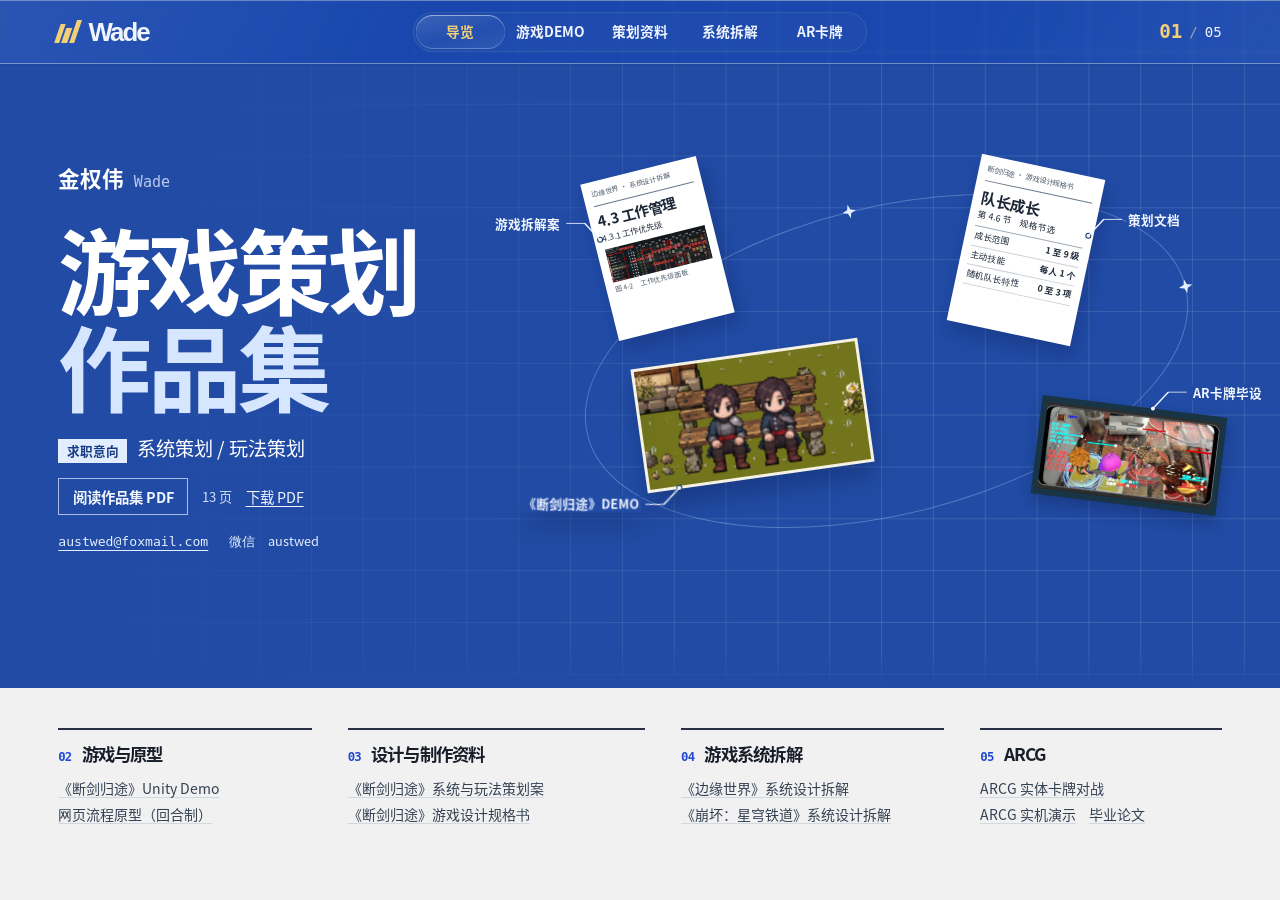
==== commit 68da66d6: "Publish revised portfolio, eight-chapter design reader and final PDF" ====
--- a/index.html
+++ b/index.html
@@ -51,19 +51,14 @@
         <h2><a href="#flagship"><span>02</span>游戏与原型</a></h2>
         <ul>
           <li><a href="https://github.com/Austwed/RPGDemo/releases/tag/v0.1.0" target="_blank" rel="noopener"><span class="wide-name">《断剑归途》Unity Demo</span><span class="pocket-name">Unity DEMO</span></a></li>
-          <li><a href="https://www.bilibili.com/video/BV1dsyDzPEdx/" target="_blank" rel="noopener"><span class="wide-name">Unity 实机（可暂停即时战斗）</span><span class="pocket-name">Unity 实机演示</span></a></li>
           <li><a href="assets/play/birch-camp/index.html" target="_blank" rel="noopener"><span class="wide-name">网页流程原型（回合制）</span><span class="pocket-name">网页流程原型</span></a></li>
-          <li><a href="assets/prototypes/gameplay/index.html" target="_blank" rel="noopener">玩法原型</a><a href="assets/prototypes/interaction/index.html" target="_blank" rel="noopener">界面交互原型</a></li>
         <li class="pocket-only"><a href="history-preview/board.html">DEMO 开发历程</a></li></ul>
       </div>
       <div class="catalog-column" data-group="materials">
         <h2><a href="#materials"><span>03</span>设计与制作资料</a></h2>
         <ul>
-          <li><a href="read/brief/index.html" target="_blank" rel="noopener"><span class="wide-name">《断剑归途》<wbr><span class="work-name">玩法与流程设计</span></span><span class="pocket-name">玩法与流程设计</span></a></li>
+          <li><a href="read/brief/index.html" target="_blank" rel="noopener"><span class="wide-name">《断剑归途》<wbr><span class="work-name">系统与玩法策划案</span></span><span class="pocket-name">系统与玩法策划案</span></a></li>
           <li><a href="read/design/index.html" target="_blank" rel="noopener"><span class="wide-name">《断剑归途》<wbr><span class="work-name">游戏设计规格书</span></span><span class="pocket-name">游戏设计规格书</span></a></li>
-          <li><a href="read/system-table/index.html" target="_blank" rel="noopener">系统数值配置表</a><a href="read/trial-table/index.html" target="_blank" rel="noopener">试玩调参表</a></li>
-          <li><a href="assets/tools/map-editor/index.html" target="_blank" rel="noopener">场景地图编辑器</a><a href="read/retrospective/index.html" target="_blank" rel="noopener">项目复盘</a></li>
-          <li><a href="https://github.com/Austwed/RPGDemo" target="_blank" rel="noopener">Unity 工程源码</a><a href="read/demo-study/index.html" target="_blank" rel="noopener"><span class="wide-name">《断剑归途》Demo 拆解案</span><span class="pocket-name">Demo 拆解案</span></a></li>
         <li class="pocket-only"><a href="https://github.com/Austwed/RPGDemo/tree/main/%E7%AD%96%E5%88%92/DEMO" target="_blank" rel="noopener">公开策划目录</a></li></ul>
       </div>
       <div class="catalog-column" data-group="research">
@@ -109,8 +104,7 @@
           <div class="album-foot"><span class="frame-count">01 / 03</span><span class="frame-caption">营地经营</span><div class="album-buttons"><button type="button" data-step="-1" aria-label="网页原型相册上一张">‹</button><button type="button" data-step="1" aria-label="网页原型相册下一张">›</button></div></div>
         </div>
         </div>
-        <div class="proto-footer"><div class="actions"><a class="action-primary" href="assets/play/birch-camp/index.html" target="_blank" rel="noopener">开始网页试玩</a></div>
-        <p class="early">早期版本 <a href="assets/prototypes/gameplay/index.html" target="_blank" rel="noopener">玩法原型</a><a href="assets/prototypes/interaction/index.html" target="_blank" rel="noopener">界面交互原型</a></p></div>
+        <div class="proto-footer"><div class="actions"><a class="action-primary" href="assets/play/birch-camp/index.html" target="_blank" rel="noopener">开始网页试玩</a></div></div>
       </article>
       <div class="mobile-game-switch"><button type="button" aria-controls="web-album" aria-expanded="false"><img alt="" src="assets/exhibit/web-camp.webp"><span>网页流程原型<small>查看原型相册</small></span></button><a href="assets/play/birch-camp/index.html" target="_blank" rel="noopener">开始网页试玩</a></div>
     </div>
@@ -118,11 +112,11 @@
 
   <section class="scene materials" id="materials" aria-labelledby="docs-title">
     <div class="wrap docs-inner">
-      <div class="section-head docs-head"><div><p class="eyeline">断剑归途</p><h2 id="docs-title">设计与制作资料</h2></div><div class="project-reading"><p class="history-link">从早期灰盒到返乡主线<a class="text-link" href="read/retrospective/index.html" target="_blank" rel="noopener">阅读项目复盘</a></p><p class="history-link">GitHub 公开目录<a class="text-link" href="https://github.com/Austwed/RPGDemo/tree/main/%E7%AD%96%E5%88%92/DEMO" target="_blank" rel="noopener">查看 DEMO 策划资料</a></p><p class="history-link">系统与数值解析<a class="text-link" href="read/demo-study/index.html" target="_blank" rel="noopener">阅读《断剑归途》Demo 拆解案</a></p></div></div>
+      <div class="section-head docs-head"><div><p class="eyeline">断剑归途</p><h2 id="docs-title">设计与制作资料</h2></div><div class="project-reading"><p class="history-link">GitHub 公开目录<a class="text-link" href="https://github.com/Austwed/RPGDemo/tree/main/%E7%AD%96%E5%88%92/DEMO" target="_blank" rel="noopener">查看 DEMO 策划资料</a></p><p class="history-link">系统与数值解析<a class="text-link" href="read/demo-study/index.html" target="_blank" rel="noopener">阅读《断剑归途》Demo 拆解案</a></p></div></div>
       <div class="books">
         <article class="book-entry">
-          <a href="read/brief/index.html" class="book-jacket brief-jacket" aria-label="阅读《断剑归途》玩法与流程设计" target="_blank" rel="noopener"><span>断剑归途</span><b>玩法与<br>流程设计</b><i class="route-graphic" aria-hidden="true"></i><small><i>玩法设计　/　</i>6 章</small></a>
-          <div class="book-copy"><p class="eyeline">玩法设计 · 6 章</p><h3><a href="read/brief/index.html" target="_blank" rel="noopener">主线分支与场景交互</a></h3><p>从白桦村启程到返乡，沿途看玩家怎样派工、编队，以及在关键节点做选择。</p><a class="text-link" href="read/brief/index.html" target="_blank" rel="noopener">阅读全文</a></div>
+          <a href="read/brief/index.html" class="book-jacket brief-jacket" aria-label="阅读《断剑归途》系统与玩法策划案" target="_blank" rel="noopener"><span>断剑归途</span><b>系统与玩法<br>策划案</b><i class="route-graphic" aria-hidden="true"></i><small><i>玩法设计　/　</i>8 章</small></a>
+          <div class="book-copy"><p class="eyeline">系统与玩法 · 8 章</p><h3><a href="read/brief/index.html" target="_blank" rel="noopener">营地经营与小队战斗</a></h3><p>士兵怎样在营地与战场之间分配，四场主线战斗怎样串起经营、探索与返乡。</p><div class="inline-links"><a class="text-link" href="read/brief/index.html" target="_blank" rel="noopener">阅读全文</a><a class="text-link" href="assets/files/system-gameplay.pdf" download="断剑归途-系统与玩法策划案.pdf">下载 PDF</a></div></div>
         </article>
         <article class="book-entry">
           <a href="read/design/index.html" class="book-jacket spec-jacket" aria-label="阅读《断剑归途》游戏设计规格书" target="_blank" rel="noopener"><span>断剑归途</span><b>游戏设计<br>规格书</b><i class="spec-graphic" aria-hidden="true"></i><small><i>制作规格　/　</i>12 章</small></a>
@@ -134,9 +128,8 @@
           <div><a href="read/system-table/index.html" target="_blank" rel="noopener">系统数值配置表</a><p>六个配置页签加字段定义，按四个主题在线查阅。</p><small><a href="assets/files/system.xlsx" download="断剑归途-系统数值配置表.xlsx">下载 XLSX</a></small></div>
           <div><a href="read/trial-table/index.html" target="_blank" rel="noopener">试玩调参表</a><p>单页八个配置区，按对象查单位、装备、营地产出和关卡军需。</p><small><a href="assets/files/trial.xlsx" download="断剑归途-试玩调参表.xlsx">下载 XLSX</a></small></div>
         </div>
-        <div class="resource-ledger"><h3>工程与工具</h3>
+        <div class="resource-ledger"><h3>关卡工具</h3>
           <div><a href="assets/tools/map-editor/index.html" target="_blank" rel="noopener">场景地图编辑器</a><p>打开七张底图，改地形、部署区和出口。</p><small>Web</small></div>
-          <div><a href="https://github.com/Austwed/RPGDemo" target="_blank" rel="noopener">Unity 工程源码</a><p>场景、运行脚本、配置与版本记录。</p><small>GitHub</small></div>
         </div>
       </div>
     </div>
@@ -144,8 +137,8 @@
 
   <section class="scene research" id="research" aria-label="游戏系统拆解">
     <div class="shelf wrap"><h2>游戏系统拆解</h2><div class="volumes"><article class="volume bronze"><div class="binding">
-        <button type="button" class="lid" aria-expanded="false" aria-controls="rimworld-contents" aria-label="翻开《边缘世界》目录"><span class="edition">系统设计拆解　/　金权伟</span><span class="seal"><img alt="" src="assets/exhibit/rimworld-icon.webp"></span><span class="book-name">边缘世界</span><i lang="en">RimWorld</i><span class="lid-foot">26 页 · PDF <b>翻开目录</b></span></button>
-        <div class="contents" id="rimworld-contents" inert><div class="toc-head"><h3>边缘世界 · 目录</h3><button type="button" class="shut">合上</button></div><ol><li><a target="_blank" rel="noopener" href="assets/files/rimworld.pdf#page=3"><span>01</span><strong>游戏信息</strong><small>产品概况</small><b>3</b></a></li><li><a target="_blank" rel="noopener" href="assets/files/rimworld.pdf#page=4"><span>02</span><strong>核心玩法</strong><small>操作与体验</small><b>4</b></a></li><li><a target="_blank" rel="noopener" href="assets/files/rimworld.pdf#page=7"><span>03</span><strong>殖民者系统</strong><small>能力与身心状态</small><b>7</b></a></li><li><a target="_blank" rel="noopener" href="assets/files/rimworld.pdf#page=11"><span>04</span><strong>经营系统</strong><small>工作管理、基地布局</small><b>11</b></a></li><li><a target="_blank" rel="noopener" href="assets/files/rimworld.pdf#page=17"><span>05</span><strong>战斗系统</strong><small>防护与战术部署</small><b>17</b></a></li><li><a target="_blank" rel="noopener" href="assets/files/rimworld.pdf#page=24"><span>06</span><strong>总结</strong><small>局限与扩展</small><b>24</b></a></li></ol><div class="volume-actions"><a class="whole" href="assets/files/rimworld.pdf" target="_blank" rel="noopener">从头开始阅读</a><a class="whole" href="assets/files/rimworld.pdf" download="边缘世界-拆解案.pdf">下载文件</a></div></div></div><p class="volume-note">从殖民者的能力与伤病，读到工作分配、基地布局和袭击防守。</p></article><article class="volume astral"><div class="binding">
+        <button type="button" class="lid" aria-expanded="false" aria-controls="rimworld-contents" aria-label="翻开《边缘世界》目录"><span class="edition">系统设计拆解　/　金权伟</span><span class="seal"><img alt="" src="assets/exhibit/rimworld-icon.webp"></span><span class="book-name">边缘世界</span><i lang="en">RimWorld</i><span class="lid-foot">27 页 · PDF <b>翻开目录</b></span></button>
+        <div class="contents" id="rimworld-contents" inert><div class="toc-head"><h3>边缘世界 · 目录</h3><button type="button" class="shut">合上</button></div><ol><li><a target="_blank" rel="noopener" href="assets/files/rimworld.pdf#page=3"><span>01</span><strong>游戏信息</strong><small>产品概况</small><b>3</b></a></li><li><a target="_blank" rel="noopener" href="assets/files/rimworld.pdf#page=4"><span>02</span><strong>核心玩法</strong><small>操作与体验</small><b>4</b></a></li><li><a target="_blank" rel="noopener" href="assets/files/rimworld.pdf#page=8"><span>03</span><strong>殖民者系统</strong><small>能力与身心状态</small><b>8</b></a></li><li><a target="_blank" rel="noopener" href="assets/files/rimworld.pdf#page=12"><span>04</span><strong>经营系统</strong><small>工作管理、基地布局</small><b>12</b></a></li><li><a target="_blank" rel="noopener" href="assets/files/rimworld.pdf#page=18"><span>05</span><strong>战斗系统</strong><small>防护与战术部署</small><b>18</b></a></li><li><a target="_blank" rel="noopener" href="assets/files/rimworld.pdf#page=25"><span>06</span><strong>总结</strong><small>局限与扩展</small><b>25</b></a></li></ol><div class="volume-actions"><a class="whole" href="assets/files/rimworld.pdf" target="_blank" rel="noopener">从头开始阅读</a><a class="whole" href="assets/files/rimworld.pdf" download="边缘世界-拆解案.pdf">下载文件</a></div></div></div><p class="volume-note">从殖民者的能力与伤病，读到工作分配、基地布局和袭击防守。</p></article><article class="volume astral"><div class="binding">
         <button type="button" class="lid" aria-expanded="false" aria-controls="starrail-contents" aria-label="翻开《崩坏：星穹铁道》目录"><span class="edition">系统设计拆解　/　金权伟</span><span class="seal"><img alt="" src="assets/exhibit/starrail-icon.webp"></span><span class="book-name">崩坏：<wbr><span style="white-space:nowrap">星穹铁道</span></span><i lang="en">Honkai: Star Rail</i><span class="lid-foot">36 页 · PDF <b>翻开目录</b></span></button>
         <div class="contents" id="starrail-contents" inert><div class="toc-head"><h3>崩坏：星穹铁道 · 目录</h3><button type="button" class="shut">合上</button></div><ol><li><a target="_blank" rel="noopener" href="assets/files/starrail.pdf#page=3"><span>01</span><strong>游戏概述</strong><small>定位与循环</small><b>3</b></a></li><li><a target="_blank" rel="noopener" href="assets/files/starrail.pdf#page=5"><span>02</span><strong>角色与养成系统</strong><small>遗器与资源</small><b>5</b></a></li><li><a target="_blank" rel="noopener" href="assets/files/starrail.pdf#page=11"><span>03</span><strong>战斗与关卡系统</strong><small>配队与挑战</small><b>11</b></a></li><li><a target="_blank" rel="noopener" href="assets/files/starrail.pdf#page=20"><span>04</span><strong>商业化系统</strong><small>货币与跃迁</small><b>20</b></a></li><li><a target="_blank" rel="noopener" href="assets/files/starrail.pdf#page=27"><span>05</span><strong>运营系统</strong><small>版本与日常</small><b>27</b></a></li><li><a target="_blank" rel="noopener" href="assets/files/starrail.pdf#page=34"><span>06</span><strong>剧情与叙事系统</strong><small>角色与剧情</small><b>34</b></a></li><li><a target="_blank" rel="noopener" href="assets/files/starrail.pdf#page=35"><span>07</span><strong>系统联动与设计总结</strong><small>设计总结</small><b>35</b></a></li></ol><div class="volume-actions"><a class="whole" href="assets/files/starrail.pdf" target="_blank" rel="noopener">从头开始阅读</a><a class="whole" href="assets/files/starrail.pdf" download="崩坏：星穹铁道-拆解案.pdf">下载文件</a></div></div></div><p class="volume-note">沿角色获取、组队和高难挑战，追踪养成投入、商业化与版本运营。</p></article></div></div></section>
   <section id="arcg" class="scene ar-show" aria-labelledby="ar-title"><div class="ar-layout wrap"><div class="ar-switch" role="group" aria-label="展示画面"><button type="button" aria-pressed="true">实体对战</button><button type="button" aria-pressed="false">卡牌图鉴</button></div><div class="ar-text"><p class="eyeline">本科毕业设计　/　Unity · Vuforia</p><h2 id="ar-title">ARCG</h2><h3>实体卡牌对战</h3><p>把角色卡放到桌上，镜头里就多了一名战斗角色。图鉴保存卡牌等级和归属，移走环境卡，场上的持续效果也随之解除。</p><div class="inline-links"><a href="assets/documents/arcg-portfolio-case.pdf" target="_blank" rel="noopener">两页项目案例</a><a href="assets/files/thesis.pdf" target="_blank" rel="noopener">阅读毕业论文</a></div></div><a class="ar-monitor" href="https://www.bilibili.com/video/BV1gdEE6pEBU/" target="_blank" rel="noopener"><img src="assets/arcg.webp" alt="实体卡牌上显示角色与对战状态"><span><i class="play"></i> 观看B站实机演示视频</span></a><a class="catalog-photo" href="assets/documents/arcg-portfolio-case.pdf#page=2" target="_blank" rel="noopener"><img src="assets/exhibit/arcg-catalog.webp" alt="ARCG 图鉴实机，角色卡列表、模型和解锁费用"><span>角色卡图鉴</span></a><div class="catalog-story"><h3>卡牌图鉴与养成</h3><p><span>图鉴按角色、道具和环境分组，选中卡牌即可查看模型、等级和养成费用。</span><span>玩家可以在图鉴里分配角色卡，识卡入场时会核对归属。</span></p><a class="text-link" href="assets/documents/arcg-portfolio-case.pdf#page=2" target="_blank" rel="noopener">查看图鉴设计</a></div></div></section>
--- a/style.css
+++ b/style.css
@@ -42,7 +42,7 @@
 .cover .scene.is-current{pointer-events:auto}
 .home{justify-content:flex-start;--poster-grid:clamp(32px,4.05vw,70px)}
 .home-poster{background:var(--poster);color:white;position:relative;flex:1;display:grid;align-content:center;isolation:isolate}
-.home-poster:before{content:"";position:absolute;inset:0;z-index:-1;background-image:linear-gradient(var(--poster-line) 1px,transparent 1px),linear-gradient(90deg,var(--poster-line) 1px,transparent 1px);background-size:var(--poster-grid) var(--poster-grid);mask-image:linear-gradient(100deg,transparent 12%,#000 67%)}
+.home-poster:before{content:"";position:absolute;inset:0;z-index:-1;background-image:linear-gradient(var(--poster-line) 1px,transparent 1px),linear-gradient(90deg,var(--poster-line) 1px,transparent 1px);background-size:var(--poster-grid) var(--poster-grid);mask-image:linear-gradient(100deg,transparent 12%,#000 67%),linear-gradient(to bottom,#000 calc(100% - var(--divider-shift)),transparent 100%);mask-composite:intersect}
 .poster-inner{display:grid;grid-template-columns:43% 57%;align-items:center;padding-block:clamp(1.35rem,4.3vh,3.4rem)}
 .signature{position:relative;z-index:2}
 .byline{gap:.95rem;color:#dce8ff;font-size:.94rem}
@@ -57,7 +57,7 @@
 .registration:after,.registration:before{content:"+";position:absolute;font:400 1.45rem/1 var(--mono);color:#c7d9ff;transform:rotate(14deg)}
 .registration:after{right:5%;top:13%}.registration:before{bottom:8%;left:12%}
 .exhibit figure{position:absolute;transition:translate .32s var(--ease),filter .32s var(--ease)}
-.photo-piece{width:70%;left:9%;top:22%;transform:rotate(-8deg);z-index:4;filter:drop-shadow(0 15px 12px #071b4a55)}
+.photo-piece{width:44.8%;left:9%;top:22%;transform:rotate(-8deg);z-index:4;filter:drop-shadow(0 15px 12px #071b4a55)}
 
 
 
@@ -219,7 +219,7 @@
   .signature{display:contents}.byline{grid-area:1/1/2/-1;font-size:.8rem;gap:.65rem}.byline b{font-size:.96rem}.byline span{padding-left:.65rem}
   .signature h1{grid-area:2/1;font-size:clamp(2.65rem,10vw,4.2rem);margin:.35em 0;letter-spacing:-.07em}
   .personal{grid-area:3/1/4/-1;font-size:.91rem;max-width:34em}.contact{grid-area:4/1/5/-1;gap:.4rem 1rem;font-size:.77rem;margin-top:.72rem}.contact a{font-size:.77rem}
-  .exhibit{grid-area:2/2;height:clamp(120px,32vw,180px)}.photo-piece{width:83%;left:0;top:32%}
+  .exhibit{grid-area:2/2;height:clamp(120px,32vw,180px)}.photo-piece{width:53.12%;left:0;top:32%}
   .sheet{width:32%;padding:3px 3px 7px}.sheet figcaption,.sample-horse figcaption,.photo-piece figcaption{display:none}
   .sample-spec{right:2%;top:14%}.sample-research{top:24%}.sample-horse{right:0;bottom:4%}.sample-horse img{height:36px}
   .registration{inset:16% 0 8% 0}.registration:after,.registration:before{font-size:.8rem}
@@ -279,7 +279,7 @@
 .catalog-column{transition:border-color .22s}
 .catalog-column[data-lit]{border-color:var(--blue)}
 .catalog-column[data-lit] h2 a{color:var(--blue);text-decoration:underline;text-underline-offset:.25em}
-.exhibit .photo-piece{width:54%;left:6%;top:41%}
+.exhibit .photo-piece{width:34.56%;left:12%;top:49%}
 .exhibit .sample-spec{width:19%;right:20%;top:-9%}
 .exhibit .sample-research{width:18%;left:6%;top:-8%}
 .exhibit .sample-arcg{width:28%;right:0;bottom:4%;background:#193444;color:#f6ffff;padding:6px;transform:rotate(7deg);box-shadow:1px 8px 15px #0b17394a}
@@ -328,7 +328,7 @@
 .ar-monitor img{width:100%}.ar-monitor span{display:block;color:#cff5e8;font-size:.93rem;margin:.65rem 0 0}
 @media(max-width:660px){
 .exhibit .sample-arcg{padding:2px;width:30%}.exhibit .piece-caption{display:none}.exhibit .sample-spec,.exhibit .sample-research{top:8%;width:24%}
-.exhibit .photo-piece{top:49%;width:60%}.exhibit .sample-arcg{bottom:4%}
+.exhibit .photo-piece{top:49%;width:38.4%}.exhibit .sample-arcg{bottom:4%}
 .tactics{width:62%;top:5px;opacity:.16}
 .volumes,.ar-layout{grid-template-columns:1fr;gap:2rem}
 .binding{min-height:365px}.contents li small{display:block}.contents li a{row-gap:0;padding:.3rem 0}
@@ -548,7 +548,7 @@
   .exhibit .piece-caption{font-size:.73rem;transform:rotate(var(--level)) scale(.88)}
   .sample-research{--pin-x:20%}.sample-spec{--pin-x:78%}
   .photo-piece{--pin-x:32%}
-  .exhibit .photo-piece{width:49%;top:48%}
+  .exhibit .photo-piece{width:31.36%;top:48%}
 }
 
 .catalog-column li{font-size:clamp(.875rem,1vw,1rem)}
@@ -603,7 +603,7 @@
  .home-poster .exhibit .sheet{top:6%;width:17%}
  .exhibit .sample-research{left:22%;--pin-x:5%;--pin-y:38%}
  .exhibit .sample-spec{right:23%;--pin-x:96%;--pin-y:35%}
- .exhibit .photo-piece{left:3%;top:51%;width:55%;--pin-x:21%;--pin-y:96%;--dx:1;--dy:1;--tx:16px;--ty:3px;--shift:0%}
+ .exhibit .photo-piece{left:3%;top:51%;width:35.2%;--pin-x:21%;--pin-y:96%;--dx:1;--dy:1;--tx:16px;--ty:3px;--shift:0%}
  .exhibit .sample-arcg{right:4%;bottom:16%;width:27%;--pin-x:16%;--pin-y:98%;--dx:1;--dy:1;--tx:16px;--ty:3px;--shift:0%}
  .exhibit .piece-caption{font-size:11px;transform:rotate(var(--level))}
  .exhibit .piece-caption::after{width:14px;height:10px;clip-path:polygon(0 0,1px 0,8px 7px,100% 7px,100% 8px,7px 8px,0 1px)}
@@ -666,7 +666,7 @@
  .home .portfolio-pdf{margin:5px 0}.home .contact{margin:4px 0 0}
  .home .home-poster .exhibit{grid-area:1/2/4/3;width:100%;height:95px;align-self:center;margin:0}
  .home .exhibit :is(.sheet,.sample-arcg,.registration){display:none}
- .home .exhibit .photo-piece{width:97%;left:0;top:5%;transform:rotate(-5deg);--level:5deg;--pin-x:9%;--tx:13px}
+ .home .exhibit .photo-piece{width:62.08%;left:4%;top:9%;transform:rotate(-5deg);--level:5deg;--pin-x:9%;--tx:13px}
  .home .inventory{padding-block:16px;gap:14px 16px}
  .home .catalog-column li{font-size:14px;line-height:1.4;gap:0 8px}
  .home .catalog-column li a{padding:3px 0}
@@ -727,3 +727,21 @@
   @keyframes chapter-cover-in{from{transform:translateX(100%)}}
   @keyframes chapter-cover-out{to{transform:translateX(100%)}}
 }
+
+@media screen and (min-width:661px){
+  .research .volumes{
+    grid-template-columns:repeat(2,minmax(0,clamp(280px,39vh,360px)));
+    justify-content:center;
+  }
+}
+
+.home{background:#f1f1f1;--catalog-inset:clamp(1.15rem,3.3vh,2.35rem);--catalog-drop:10px;--divider-shift:calc(var(--catalog-inset) + var(--catalog-drop))}
+.home-poster{padding-bottom:var(--divider-shift)}
+@media(max-height:740px) and (min-width:960px){.home{--catalog-inset:1rem}}
+@media(max-width:959px){.home{--catalog-inset:1.6rem}}
+@media(max-width:660px){.home{--catalog-inset:16px}}
+.home .inventory{min-height:calc(clamp(233px,14.4vh + 122px,278px) - var(--divider-shift));padding-top:var(--catalog-inset);align-content:start}
+@media(max-width:959px){.home .inventory{min-height:calc(365px - var(--divider-shift))}}
+@media(max-width:660px){.home .inventory{min-height:calc(381px - var(--divider-shift))}}
+
+.home .catalog-column{position:relative;top:var(--catalog-drop)}
